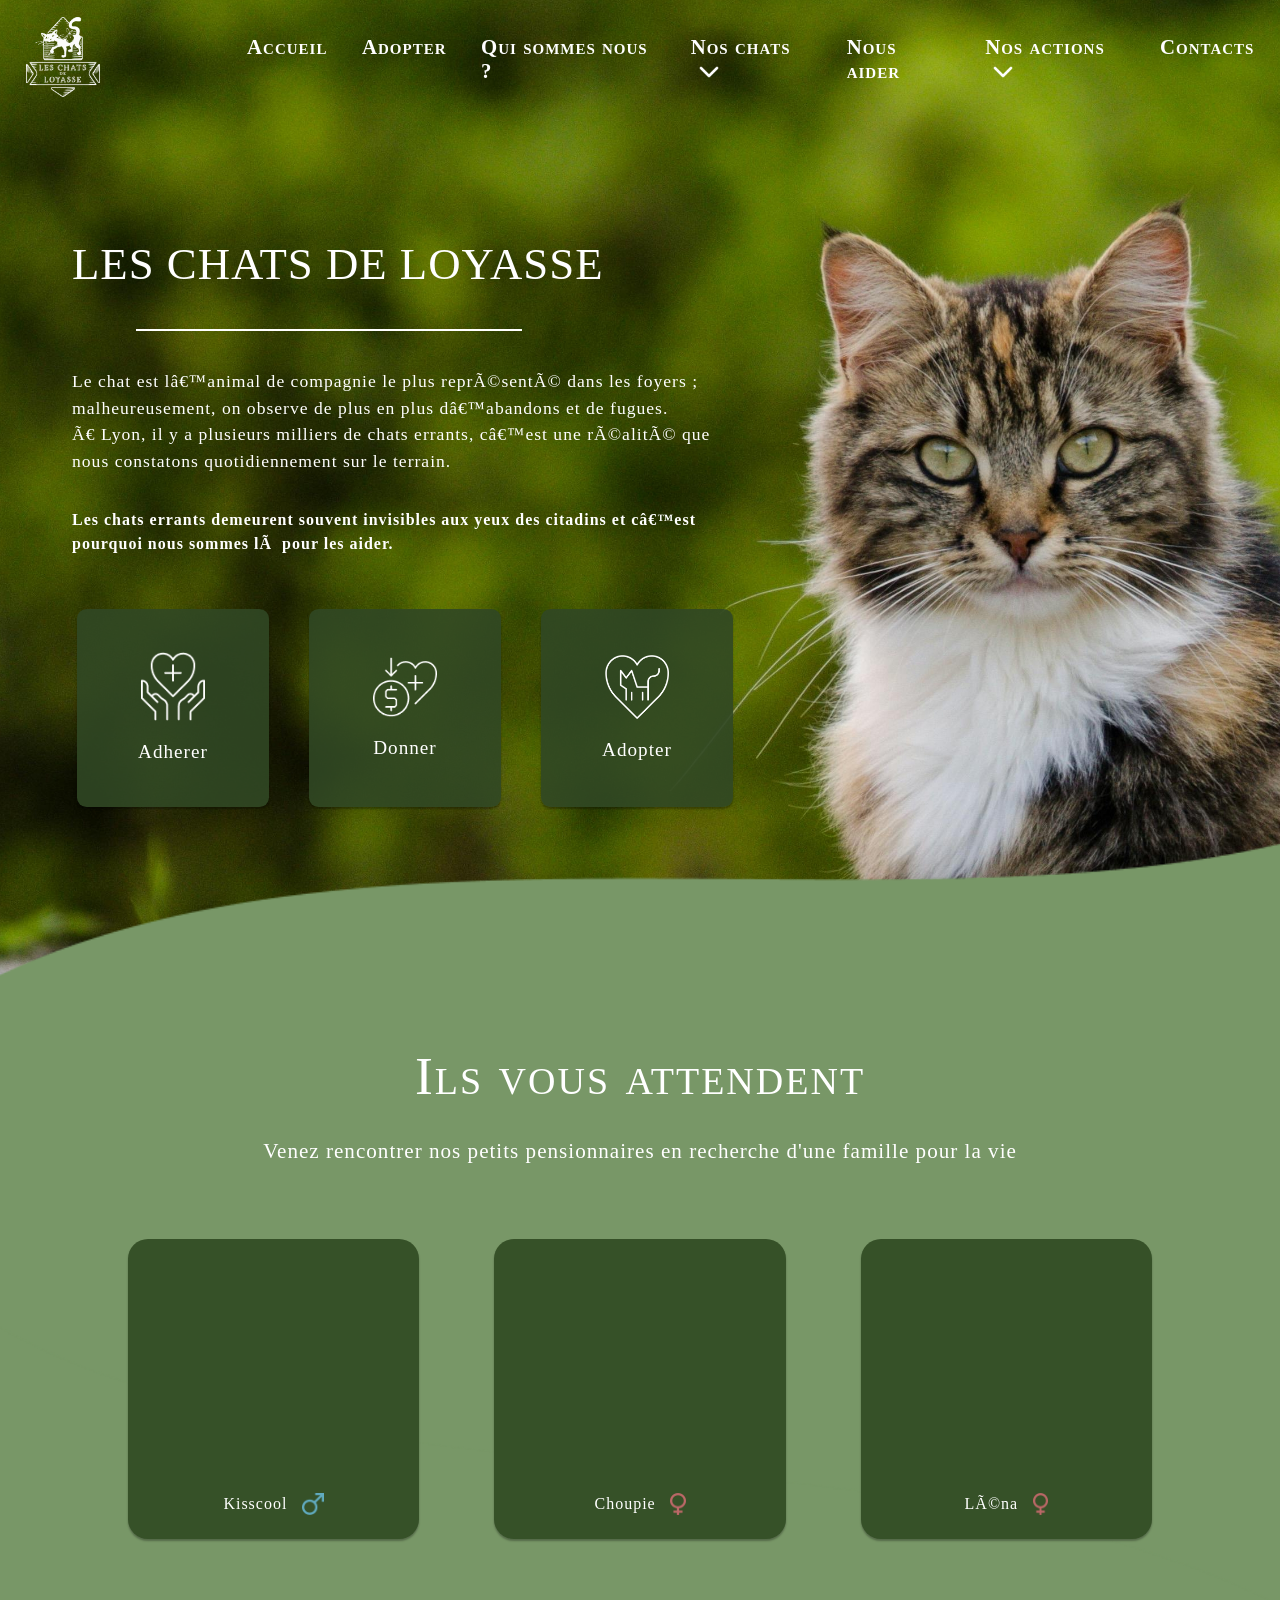
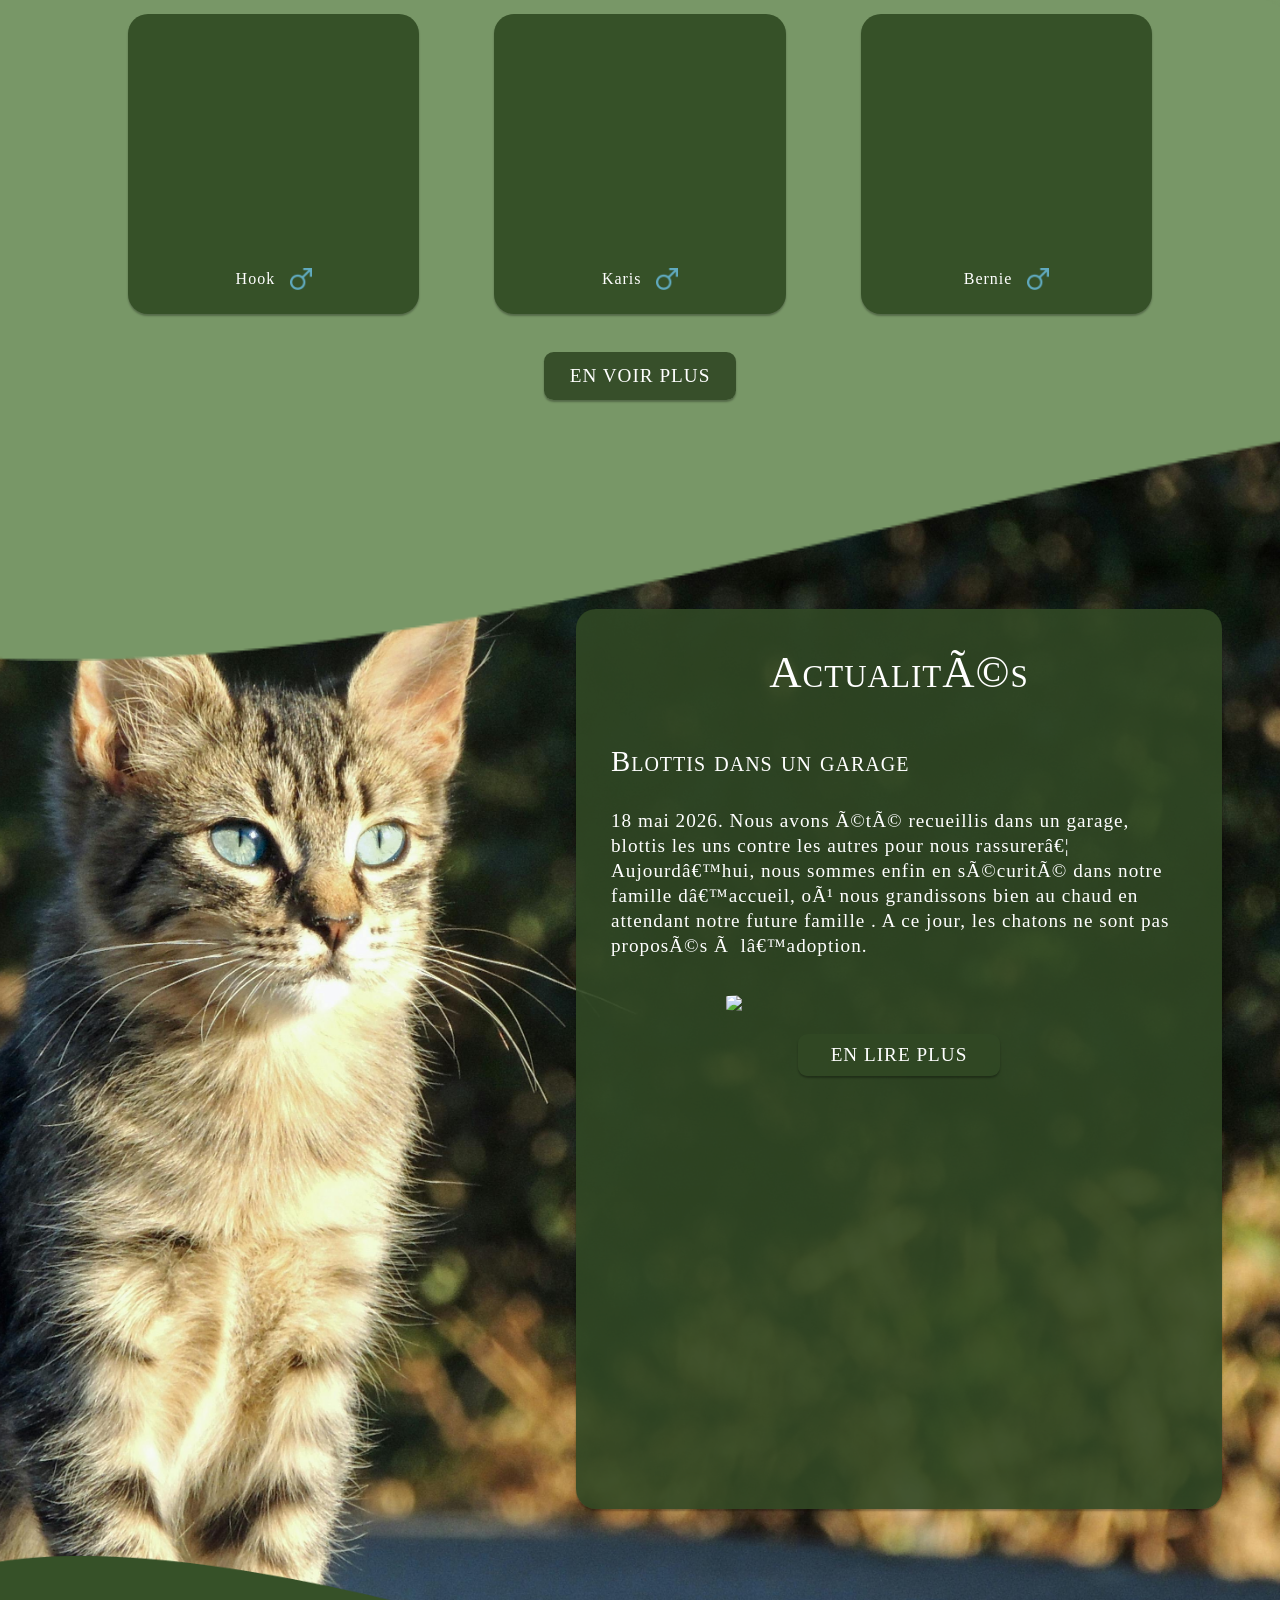
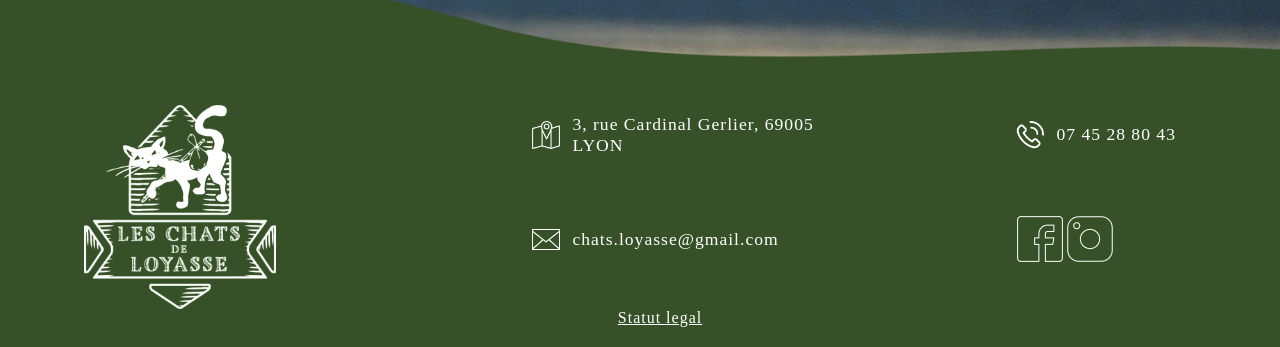
==== index.html @ 7abb9135 "Deploying to my-pages from @ LesChatsLoyasse/leschatsloyasse.github.io@4f9bb8a33cccd2a9893de539b8f32" ====
<!DOCTYPE html>

<html lang="fr">
    <head>
    <link rel="stylesheet" href="./styles/index.css">
    <link rel="icon" href="./assets/logo/logo.png"
    <meta charset="UTF-8">
    <meta name="viewport" content="width=device-width, initial-scale=1.0">
    <title>Les Chats de Loyasse</title>
    <script src="./js/mobile.js" defer></script>
    <script id="relative-root" type='text/plain'>./</script>
</head> 
    
    <body>
        <header id="header">
    <nav id="nav-placeholder">
        <div class="logo"> <img src="./assets/logo/logo.png" alt="Logo Association"> </div>
        <ul>
            <li><a href="./index.html">Accueil</a></li>
            <li><a href="./adopter.html">Adopter</a></li>
            <li><a href="./qui-sommes-nous.html">Qui sommes nous ?</a></li>
            <li class="dropdown"><a href="#">Nos chats<img src="./assets/icones/arrow.png"></a>
                <ul class="dropdown-menu">
                    <li><a href="./nos-chats/nouvelles-chats.html">Des nouvelles de nos chats</a></li>
                    <li><a href="./nos-chats/chats-partis.html">Ils nous ont quittés</a></li>
                </ul>
            </li>
            <li><a href="./nous-aider.html">Nous aider</a></li>
            <li class="dropdown"><a href="#">Nos actions<img src="./assets/icones/arrow.png"></a>
                <ul class="dropdown-menu">
                    <li><a href="./nos-actions/actualites.html">Nos actions récentes</a></li>
                    <li><a href="./nos-actions/archives.html">Archives</a></li>
                    <li><a href="./nos-actions/gazette.html">Gazette</a></li>
                </ul>
            </li>
            <li><a href="./contact.html">Contacts</a></li>
        </ul>
    </nav>
</header>   
        
        <!-- Accueil du site -->
        <section class="accueil homepage">
            <div class="accueil-text">
                <h1 class="title">LES CHATS DE LOYASSE</h1>
                <hr class="separator">
                <p class="text">Le chat est l’animal de compagnie le plus représenté dans les foyers ;
                malheureusement, on observe de plus en plus d’abandons et de fugues.<br>
                À Lyon, il y a plusieurs milliers de chats errants, c’est une réalité que nous constatons quotidiennement sur le terrain.</p>
                <p class="highlight">Les chats errants demeurent souvent invisibles aux yeux des citadins et c’est pourquoi nous sommes là pour les aider.</p></p>
                <div class="accueil-buttons">
                    <a href="https://www.google.com/url?q=https%3A%2F%2Fwww.helloasso.com%2Fassociations%2Fassociation-les-chats-de-loyasse%2Fadhesions%2Fadhesion-les-chats-de-loyasse&sa=D&sntz=1&usg=AOvVaw0lGMFqls0VS19YoFy2FcKp"  target="_blank">
                        <button class="action-button accueil-button">
                            <img src="assets/icones/mains-coeur.png">
                            Adherer
                        </button>
                    </a>
                    <a href="https://www.google.com/url?q=https%3A%2F%2Fwww.helloasso.com%2Fassociations%2Fassociation-les-chats-de-loyasse%2Fformulaires%2F7&sa=D&sntz=1&usg=AOvVaw3pEcGLYBDnmaPKAEy1qofB"  target="_blank">
                        <button class="action-button accueil-button">
                            <img src="assets/icones/piece-coeur.png">
                            Donner
                        </button>
                    </a>
                    <a href="adopter.html">
                        <button class="action-button accueil-button">
                            <img src="assets/icones/coeur-chat.png">
                            Adopter
                        </button>
                    </a>
                </div>
            </div>
        </section>

        <!-- Partie adoption -->
        <section class="adoption">
            <section class="adoption-text checkVisibility">
                <h2 class="subtitle">Ils vous attendent</h2>
                <p class="text">Venez rencontrer nos petits pensionnaires en recherche d'une famille pour la vie</p>
            </section>
            <div class="liste-adoption">
                
                    <div class="cat-card">
                        <div class="adoption-image-frame" style="
                            background-image: url('https://lh3.googleusercontent.com/d/1_1PMD6SyiUjVE1dHV0y-Q23eF_4pXwdk');
                            height: 80%;
                            min-height: 15vh;
                            clip-path: ellipse(90% 100% at 50% 0%);
                            background-size: cover;"></div>
                        <div class="overlay">
                            <p>Kisscool</p>
                            <img 
                                src="./assets/icones/male.png" 
                            />
                        </div>
                    </div>
                
                    <div class="cat-card">
                        <div class="adoption-image-frame" style="
                            background-image: url('https://lh3.googleusercontent.com/d/1IlS-QMqz1psFe7-3moTDQ3bWQQbSnFkf');
                            height: 80%;
                            min-height: 15vh;
                            clip-path: ellipse(90% 100% at 50% 0%);
                            background-size: cover;"></div>
                        <div class="overlay">
                            <p>Choupie</p>
                            <img 
                                src="./assets/icones/femelle.png" 
                            />
                        </div>
                    </div>
                
                    <div class="cat-card">
                        <div class="adoption-image-frame" style="
                            background-image: url('https://lh3.googleusercontent.com/d/11Bg1rjlFTJp7i-NtbIuOmr6hZD1KEq0T');
                            height: 80%;
                            min-height: 15vh;
                            clip-path: ellipse(90% 100% at 50% 0%);
                            background-size: cover;"></div>
                        <div class="overlay">
                            <p>Léna</p>
                            <img 
                                src="./assets/icones/femelle.png" 
                            />
                        </div>
                    </div>
                
                    <div class="cat-card">
                        <div class="adoption-image-frame" style="
                            background-image: url('https://lh3.googleusercontent.com/d/1MdNGfbhoHh1pR-PflrooQTvhcOW6DCWk');
                            height: 80%;
                            min-height: 15vh;
                            clip-path: ellipse(90% 100% at 50% 0%);
                            background-size: cover;"></div>
                        <div class="overlay">
                            <p>Hook</p>
                            <img 
                                src="./assets/icones/male.png" 
                            />
                        </div>
                    </div>
                
                    <div class="cat-card">
                        <div class="adoption-image-frame" style="
                            background-image: url('https://lh3.googleusercontent.com/d/1tnq5BwRciJkYJXHCWCq8ooVQ7dy0NrDQ');
                            height: 80%;
                            min-height: 15vh;
                            clip-path: ellipse(90% 100% at 50% 0%);
                            background-size: cover;"></div>
                        <div class="overlay">
                            <p>Karis</p>
                            <img 
                                src="./assets/icones/male.png" 
                            />
                        </div>
                    </div>
                
                    <div class="cat-card">
                        <div class="adoption-image-frame" style="
                            background-image: url('https://lh3.googleusercontent.com/d/1TLNfnxMCgy4QF6RyqzNiVXrnpAW4Rv0t');
                            height: 80%;
                            min-height: 15vh;
                            clip-path: ellipse(90% 100% at 50% 0%);
                            background-size: cover;"></div>
                        <div class="overlay">
                            <p>Bernie</p>
                            <img 
                                src="./assets/icones/male.png" 
                            />
                        </div>
                    </div>
                
            </div>
            <button class="action-button"><a href="adopter.html">EN VOIR PLUS</a></button>
        </section>

        <!-- Partie actualites -->
        <section class="actualites">
            <div class="news-card">
                <h2 class="subtitle">Actualités</h2>
                <h3 class="section-title">Blottis dans un garage</h3>
                <div class="preview-text">
                    <p>18 mai 2026. Nous avons été recueillis dans un garage, blottis les uns contre les autres pour nous rassurer… 
Aujourd’hui, nous sommes enfin en sécurité dans notre famille d’accueil, où nous grandissons bien au chaud en attendant notre future famille .
A ce jour, les chatons ne sont pas proposés à l’adoption.</p>
                </div>
                <img src="https://lh3.googleusercontent.com/d/1Hp9zQlQOVft9pJKch93QeK5Bydvy1FHQ">
                <button class="action-button"><a href="nos-actions/actualites.html">EN LIRE PLUS</a></button>
            </div>
        </section>

        <div class="footer">
    <div class="footer-content">
    <img src="./assets/logo/logo-footer.png" alt="Logo Association">
        <section class="contact">
            <div class="contact-link"><img src="./assets/icones/address.png"><p>3, rue Cardinal Gerlier, 69005 LYON</p></div>
            <div class="contact-link"><img src="./assets/icones/phone.png"><p>07 45 28 80 43</p></div>
            <div class="contact-link"><img src="./assets/icones/mail.png"><p>chats.loyasse@gmail.com</p></div>
            <div class="contact-link">
                <div class="socials">
                    <a href="https://www.facebook.com/p/Association-Les-Chats-de-Loyasse-100064752067295/?locale=fr_FR"  target="_blank"><img src="./assets/icones/facebook.png"></a>
                    <a href="https://www.instagram.com/leschatsdeloyasse/"  target="_blank"><img src="./assets/icones/instagram.png"></a>
                </div>
        </section>
    </div>
    <a href="https://www.journal-officiel.gouv.fr/pages/associations-detail-annonce/?q.id=id:201700211063"  target="_blank">Statut legal</a>
</div>

    </body>
</html>
---- styles/index.css ----
/* styles.css */

/* Variables globales */

:root {
    --light-background-color: #789767; /* Definition de la couleur de fond clair */
    --dark-background-color: #365128; /* Definition de la couleur de fond foncé */
    --light-opacity-background: rgba(48, 72, 36, 0.897); /* Definition de la couleur de fond legerement transparent */
    --hover-background: rgba(0, 0, 0, 0.5); /* Definition du fond lors d'un hover */
    --box-shadow: 0 2px 2px 0 rgba(0, 0, 0, 0.3); /* Definition de l'ombre sur les elements */
    overflow-x: hidden;
    forced-color-adjust: none;
}

/* Style global */

body {
    font-family: Georgia, serif, 'Times New Roman', Times, serif;
    margin: 0;
	color: white;
    padding: 0;
    display: flex;
    flex-direction: column;
    align-items: stretch;
    max-width: 100%;
    letter-spacing: 1px;
    text-align: left;
    overflow-x: hidden;
}

header {
    background-color: transparent;
    padding: 10px 0;
    position: absolute;
    width: 100%;
    top: 0;
    left: 0;
    z-index: 1000;
}

a {
    text-decoration: none;
    color: white;
}

.hidden {
    display: none !important;
}

.accueil { 
    display: flex;
    overflow: hidden;
    position: relative;
    text-align: left;
    margin-top: 0px;
    height: 100vh;
    max-width: 100%;
    min-height: 100%;
    padding-top: 100px;
}

/* Style global du text */ 

.title { /* Definit le titres en haut chaque page */
    font-size: 2.8em;
    font-weight: lighter;
    line-height: 125%;
}

.subtitle { /* Definit les titres plus petits */
    font-size: 2.8em;
    font-weight: lighter;
    text-align: center;
    font-variant: small-caps;
}

.section-title { /* Définit les titres de sections */
    font-size: 1.8em;
    font-weight: lighter;
    font-variant: small-caps;
}

.text { /* Text par défaut */
    font-size: 1.1em;
    line-height: 150%;
}

.highlight { /* Text a mettre en avant */
    font-weight: bold;
    line-height: 150%;
}

.citation {
    font-style: italic;
    opacity: 0.7;
    font-size: larger;
}

/* -- NAVIGATION -- */

nav {
    display: flex;
    justify-content: space-between;
    align-items: center;
    font-variant: small-caps;
    font-weight: lighter;
    padding-right: 2vw;
    padding-top: 0.5vh;
    flex-direction: row;
    font-size: 1.3em;
    padding-left: 2vw;
}
nav .logo {
    width: 30vw;
}

nav .logo img {
   width: 20%;
}

nav ul {
    list-style: none;
    display: flex;
    gap: 2.7vw;
    margin-left: -15vw;
}

nav ul li img {
    padding-left: 8px;
    width: 20px;
}

nav ul li a {
    color: white;
    text-decoration: none;
    font-weight: bold;
}

@media only screen and (min-width : 320px) and (max-width : 767px) {
    header {
        display: flex;
        flex-direction: row;
        justify-content: space-between;
    }

    /* Sidenav menu */
    .sidenav {
        height: 100%;
        width: 250px;
        position: fixed;
        z-index: 1;
        top: 0;
        left: -250px;
        background-color: var(--light-background-color);
        padding-top: 60px;
        transition: left 0.5s ease;
    }
  
    /* Sidenav menu links */
    .sidenav a {
        padding: 8px 8px 8px 32px;
        text-decoration: none;
        font-size: 25px;
        color: white;
        display: block;
        transition: 0.3s;
    }
    
    .sidenav a:hover {
        color: var(--dark-background-color);
    }
    
    .sidenav ul {
        list-style-type: none;
        padding: 0;
        margin: 0;
    }
    
    /* Active class */
    .sidenav.active {
        left: 0;
    }
    
    /* Close btn */
    .sidenav .close {
        position: absolute;
        top: 0;
        right: 25px;
        font-size: 36px;
    }
    
    /* Icône burger */
    .burger-icon span {
        display: block;
        width: 35px;
        height: 5px;
        background-color: white;
        margin: 6px 0;
        margin-left: 2vw;
    }


    .logo img {
        width: 10vw;
        padding-right: 4vw;
    }

    li img {
        padding-left: 8px;
        width: 3vw;
    }

    .dropdown-menu-burger a {
        font-size: 1.2em;
        color: var(--dark-background-color);
    }

    .dropdown-menu-burger a:hover {
        color: white;
    }
}

/* Dropdown menu */

.dropdown {
    position: relative;
    display: inline-block;
}

.dropdown-menu {
    opacity: 0;
    visibility: hidden;
    transform: translateY(-10px);
    position: absolute;
    top: 100%;
    left: 15vw;
    background: var(--light-opacity-background);
    padding: 10px 0;
    min-width: 150px;
    width: 290px;
    box-shadow: var(--box-shadow);
    border-radius: 25px;
    z-index: 10;
    transition: opacity 0.3s ease, transform 0.3s ease;
}

.dropdown-menu li {
    padding: 10px;
    text-align: left;
}

.dropdown-menu a {
    display: block;
    color: white;
    padding: 10px 15px;
    transition: background-color 0.3s ease;
    font-size: smaller;
    padding-right: 1%;
}

.dropdown-menu a:hover {
    background: var(--hover-background);
    border-radius: 10px;
}

.dropdown:hover .dropdown-menu {
    display: block;
    opacity: 1;
    visibility: visible;
    transform: translateY(0);
}

/* Style global des boutons */

button {
    font-family: Georgia, serif, 'Times New Roman', Times, serif;
    letter-spacing: 1px;
    font-size: 1.2em;
    border-radius: 0.5em;
    background-color: var(--dark-background-color);
    background: var(--light-opacity-background);
    color: white;
    border: none;
    cursor: pointer;
    box-shadow: var(--box-shadow);
}

.buttons {
    font-family: Georgia, serif, 'Times New Roman', Times, serif;
    letter-spacing: 1px;
    font-size: 1.2em;
    border-radius: 0.5em;
    background-color: var(--dark-background-color);
    background: var(--light-opacity-background);
    color: white;
    border: none;
    cursor: pointer;
    box-shadow: var(--box-shadow);
    margin: 5px;
    padding: 10px 20px;
}

.action-button {
    margin: 5px;
    padding: 10px 20px;
}

button:hover {
    background-color: var(--hover-background);
    box-shadow: var(--box-shadow);
    transform: scale(110%);
}

/* Styles pour les boutons de filtre */
.filter-buttons {
    text-align: center; 
    margin-bottom: 30px; 
    margin-top: 20px; 
}

.filter-button {
    padding: 10px 20px; 
    margin: 0 8px;
    cursor: pointer;
    background-color: #222f1c56;
    color: var(--dark-background-color);
    border-radius: 20px;
    font-size: 1em;
    font-weight: bold;
    transition: background-color 0.3s ease, color 0.3s ease, box-shadow 0.3s ease;
}

.filter-button:hover:not(.filter-active) {
    background-color: var(--hover-background);
    box-shadow: var(--box-shadow);
    color: white;
}

.filter-button.filter-active {
    background-color: var(--dark-background-color);
    color: white;
    font-weight: bold;
    border-color: var(--dark-background-color);
    box-shadow: inset 0 2px 4px rgba(0,0,0,0.3); /* Léger effet enfoncé */
}

/* -- PAGINATION -- */

.pagination .buttons.active {
    background-color: var(--hover-background);
    box-shadow: var(--box-shadow);
}

nav[role="navigation"] {
    text-align: center; /* Centre les éléments de pagination */
    margin-top: 30px;
}

.pagination {
    list-style: none;
    padding: 0;
    margin: 0;
    display: inline-flex; /* Aligne les boutons horizontalement */
    gap: 15px; /* Espace entre les boutons */
    z-index: 10;
}

.pagination button {
    background-color: var(--dark-background-color);
    border: none;
    border-radius: 10px;
    padding: 10px;
    cursor: pointer;
    transition: background-color 0.3s ease, transform 0.2s ease;
    display: flex;
    align-items: center;
    justify-content: center;
}

.pagination button img {
    width: 20px;
    height: 20px;
    display: block;
    filter: brightness(0) invert(1);
}

.pagination button#nextButton img {
    transform: scaleX(-1);
}


.pagination button:hover:not(:disabled) {
    background-color: #5a7a4a;
    transform: scale(1.1);
}

.pagination button:disabled {
    background-color:  #222f1c56;
    cursor: not-allowed;
    opacity: 0.6;
    transform: none;
}

/* ACCUEIL */

/* top */

.homepage {
    background: url('../assets/images/accueil.jpg') no-repeat;
    background-position: left 0 bottom 35%;
    background-size: cover; 
}

.accueil-text {
    display: flex;
    flex: 1;
    flex-basis: auto;
    flex-shrink: 2;
    flex-direction: column;
    justify-content: center;
    padding: 8vh;
    padding-top: 20vh;
    padding-bottom: 30vh;
    max-width: 50vw;
    max-height: 50vh;
    text-align: left;
}

.separator {
    width: 60%;
    height: 0px;
    color: white;
    background: white;
    margin:0px 0px 20px;
    margin-left: 10%;
    border: 1px solid white;
}

.accueil-buttons {
    display: flex;
    flex-direction: row;
    gap: 30px;
    max-width: 50vw;
}

.accueil-button {
    display: flex;
    flex-direction: column;
    gap: 20px;
    width: 15vw;
    height: 22vh;
    min-width: 5vw;
    min-height: 5vh;
    align-items: center;
    justify-content: center;

}

.accueil-button img {
    width: 5vw;
    min-width: 2vw;
}

@media only screen and (min-width : 360px) and (max-width : 767px) {
    .homepage {
        background-size: cover;
        background-position: -101vw 0vh;
        padding-top: 10vh;
        height: 85vh;
    }

    .accueil-text {
        width: 100%;
        max-width: 100%;
        padding-right: 0;
        padding-left: 3vw;
        margin-top: -2vh;
        font-size: 0.8em;
    }
    
    .separator {
        width: 90%;
        margin-left: 0;
    }
    
    .accueil-buttons {
        max-width: 100vw;
        margin-right: 0;
        gap: 0;
    }
    
    .accueil-button {
        width: 25vw;
        height: 13vh;
        margin: 3vw;
    }
    
    .accueil-button img {
        width: 6vw;
    }
}

/* Section adoption */
.adoption {
    display: flex;
    flex-basis: 50%;
    height: 100vh;
    width: 100vw;
    text-align: center;
    background: var(--light-background-color);
    position: relative;
    flex-direction: column;
    z-index: 3;
}

.adoption::before {
    display: flex;
    content: "";
    position: absolute;
    top: -24vh; /* Ajuste cette valeur pour faire chevaucher la vague */
    width: 100vw;
    max-width: 100vw;
    min-width: 100vw;
    height: 100%; /* Ajuste la hauteur selon ta vague */
    background: url('../assets/vagues/vague-accueil-top.png') no-repeat;
    background-size: cover;
    z-index: 2; /* Assure qu'elle est bien visible au-dessus de `.accueil` */
}

.adoption-text {
    display: flex;
    flex-direction: column;
    z-index: 4;
    align-self: center;
    align-content: stretch;
    opacity: 0;
    font-size: 1.2em;
}

.adoption-text h2 {
    letter-spacing: 2px;
}
.adoption-text p {
    margin-top: -15px;
}

.liste-adoption {
    display: grid;
    grid-template-columns: repeat(3, minmax(150px, 1fr));
    width: 80vw;
    align-self: center;
    gap: 75px;
    padding: 0px;
    padding-top: 50px;
    z-index: 3;
    align-items: center;
    justify-items: center;
}

.cat-card {
    position: relative;
    width: 100%;
    height: 300px;
    border-radius: 20px;
    overflow: hidden;
    box-shadow: var(--box-shadow);
    background-color: var(--dark-background-color);
}

.overlay {
    display: flex;
    flex-direction: row;
    gap: 5%;
    align-items: center;
    justify-content: center;
    font-weight: bold;
    color: white;
    z-index: 2;
}

.overlay p {
    font-weight: lighter;
}

.overlay img {
    width: auto;
    height: 22px;
}

.adoption button {
    width: 15%;
    padding: 1%;
    align-self: center;
    margin-top: 3%;
    z-index: 3;
}


@media only screen and (min-width : 320px) and (max-width : 767px) {

    .adoption {
        padding-bottom: 4vh;
    }

    .adoption::before {
        display: none;
    }

    .adoption .title {
        font-size: 2em;
    }

    .adoption .subtitle {
        font-size: 2em;
    }

    .adoption-text .p {
        padding: 3vw;
    }

    .adoption::before {
        display: none;
    }

    .liste-adoption {
        gap: 3vw;
        grid-template-columns: repeat(2, minmax(150px, 1fr));
        margin-top: -5vh;
        margin-bottom: 3vh;
        width: 95vw;
    }
    
    .cat-card {
        width: 100%;
        height: 90%;
    }
    
    .cat-card img {
        height: 80%;
    }
     
    .overlay img {
        width: auto;
        height: 22px;
    }
    
    .adoption button {
        width: 50vw;
    }

    .overlay {
        padding-bottom: 3vh;
        margin-top: -1vh;
    }
}

/* Section actualites */

.actualites::before {
    display: flex;
    content: "";
    position: absolute;
    top: -116vh; 
    width: 100vw;
    max-width: 100vw;
    min-width: 100vw;
    height: 100%;
    background: url('../assets/vagues/vague-accueil-bottom.png') no-repeat;
    background-size: cover;
    z-index: 2; 
}

.actualites {
    display: flex;
    background: url("../assets/images/actualites.jpg");
    width: 100%;
    height: 130vh;
    flex-grow: 1;
    overflow: hidden;
    position: relative;
    padding-top: 50px;
    background-size: cover; 
    background-position: right 0 top 5%;
    max-width: 100%;
    min-height: 100%;
    z-index: 1;
    padding-bottom: 80px;
}

.news-card {
    display: flex;
    flex-direction: column;
    background: var(--light-opacity-background);
    padding-left: 35px;
    padding-right: 35px;
    height: 100vh;
    border-radius: 20px;
    width: 45vw;
    min-width: 40vw;
    margin-top: 12%;
    margin-left: 45vw;
    box-shadow: var(--box-shadow);
    z-index:10;
}

.news-card h3 {
    padding: 0px;
    margin-top: 10px;
    margin-bottom: 0;
} 

.preview-text {
    display: flex;
    display: -webkit-box;
    -webkit-box-orient: vertical;
    -webkit-line-clamp: 10;
    line-clamp: 10;
    position:relative;
    width: 100%;
    max-height: 40%;
    line-height: 25px;
    overflow: hidden;
    white-space: normal;
    text-overflow: ellipsis;
}

.news-card p {
    font-size: 1.2em;
    margin-top: 30px;
    max-height: 100%;
}

.news-card img {
    width: 60%;
    height: auto;
    border-radius: 10%;
    align-self: center;
    margin-top: 2vh;
    margin-bottom: 2vh;
}

.news-card button {
    width: 35%;
    align-self: center;
    box-shadow: var(--box-shadow);
    z-index: 10;
    margin-bottom: 3vh;
}

@media only screen and (min-width : 320px) and (max-width : 767px) {
    .actualites {
        justify-content: center;
        padding-top: 0;
        background-position: 280vw;
    }

    .actualites::before {
        content: "";
        background: none;
    }

    .news-card {
        width: 75vw;
        margin-left: 0;
    }

    .news-card img {
        width: 100%;
    }

    .news-card button {
        width: 60%;
    }
}

/* PAGE ADOPTION */

.page-adoption-top {
    background: url('../assets/images/adoption.jpg') no-repeat;
    background-size: cover; 
    background-position: left 0 bottom 35%;
}

.page-adoption-top-text {
    width: 100%;
    padding-left: 50vw;
    padding-top: 5vh;
    display: flex;
    flex-direction: column;

}

.page-adoption-top-text h1 {
    width: 100%;
}

.page-adoption-separator {
    width: 70%;
    height: 0px;
    color: white;
    background: white;
    margin-left: 0;
    margin-top: -15px;
    border: 1px solid white;
}

.page-adoption-list {
    display: flex;
    height: 100%;
    width: 100%;
    background: var(--light-background-color);
    position: relative;
    flex-direction: column;
    z-index: 2;
    justify-content: center;
    padding-bottom: 100px
}

.page-adoption-list-text {
    opacity: 0;
    text-align: center;
}

.page-adoption-list .text {
    margin-top: -30px;
}

.page-adoption-list::before {
    display: flex;
    content: "";
    position: absolute;
    top: -25vh; /* Ajuste cette valeur pour faire chevaucher la vague */
    width: 100vw;
    max-width: 100vw;
    min-width: 100vw;
    height: 100%; /* Ajuste la hauteur selon ta vague */
    background: url('../assets/vagues/vague-accueil-top.png') no-repeat;
    background-size: cover;
}

.page-adoption-list .action-buttons {
    display: flex;
    gap: 100px;
    justify-content: center;
    margin-top: 30px;
    z-index: 3;
}

.page-adoption-list button {
    padding: 10px;
}

.page-adoption-grille {
    display: grid;
    position: relative;
    grid-template-columns: repeat(2, 1fr);
    row-gap: 100px;
    column-gap: 5vw;
    width: 100vw;
    max-width: 100vw;
    justify-content: center;
    justify-items: center;
    margin: 30px auto 30px auto;
    padding: 50px;
    box-sizing: border-box;
    opacity: 1;
    transition: opacity 0.5s ease-in-out; 
    min-height: 300px;
    animation: fadeIn 0.5s ease-in-out;
    padding-bottom: 20vh;
}

/* États pour l'animation */
.page-adoption-grille.fade-out {
    opacity: 0;
}

.page-adoption-grille.fade-in {
    opacity: 1;
}

.page-adoption-card {
    display: flex;
    background-color: var(--dark-background-color);
    border-radius: 25px;
    width: 100%;
    box-shadow: var(--box-shadow);
    align-items: center;
}

.page-adoption-card img:hover {
    cursor: pointer;
}

.page-adoption-card img {
    width: 40%;
    height: 110%;
    object-fit: cover;
    z-index: 4;
    box-shadow: var(--box-shadow);
    border-radius: 25px;
}

.page-adoption-card-text {
    border-radius: 25px;
    z-index: 3;
    padding-left: 70px;
    height: 100%;
    width: 100%;
    display: flex;
    flex-direction: column;
    align-items: flex-start;
    flex: 1;
    padding: 20px;
    display: flex;
    flex-direction: column;
    justify-content: center;
    text-align: left;
    gap: 5px;
    margin-top: -8%;
}

.page-adoption-card-text .section-title {
    margin-top: 10vh;
    font-weight: bolder;
}

.page-adoption-card-text .text {
    margin-top: 0px;
}

.page-adoption-card-text .citation {
    margin-top: 30px;
}

.page-adoption-card-text img.gender-icon {
    display: flex;
    position: absolute;
    width: 35px;
    height: auto;
    border-radius: 0;
    box-shadow: none;
    align-self: flex-end;
    margin-top: -11%;
    min-height: 0;
}

.page-adoption-list nav {
    align-self: center;
    padding-bottom: 40px;
    padding-right: 0;
    padding-left: 0;
}

/* vue detaillee chat */

.detail-view {
    max-width: 1100px;
    width: 100%;
    margin: auto; /* Centrage et marges */
    position: relative; /* Pour le bouton retour */
    animation: fadeIn 0.5s ease-in-out; /* Animation d'apparition */
    padding-bottom: 150px;
    box-sizing: border-box;
}

/* Animation simple d'apparition */
@keyframes fadeIn {
    from { opacity: 0; transform: translateY(10px); }
    to { opacity: 1; transform: translateY(0); }
}


/* Bouton Retour */
.back-button {
    position: absolute;
    top: -50px; /* Ajuste selon tes préférences */
    background-color: rgba(54, 81, 40, 0.7); /* Fond semi-transparent */
    border: none;
    border-radius: 10px;
    cursor: pointer;
    z-index: 100; /* Au-dessus du reste */
    transition: background-color 0.3s ease;
    display: flex; /* Pour centrer l'icône */
    align-items: center;
    justify-content: center;
    box-shadow: var(--box-shadow);
}
.back-button:hover {
    background-color: rgba(54, 81, 40, 0.9);
}
.back-button img {
    width: 18px; /* Taille de l'icône flèche */
    height: 18px;
    filter: brightness(0) invert(1); /* Icône blanche */
    display: block;
}

/* Carte détaillée (basée sur la structure du screenshot) */
.detail-card {
    display: flex;
    overflow: hidden; /* Pour que l'arrondi s'applique à l'image */
    padding-top: 50px;
    align-items: flex-start; /* Aligne l'image et le texte en haut */
    width: 100%;
}

/* Image dans la vue détaillée */
.detail-card .detail-image {
    width: 40%; /* Largeur de l'image */
    object-fit: cover; /* Comportement de l'image */
    z-index: 10;
    box-shadow: var(--box-shadow);
    max-height: 75vh;
    display: flex;
    border-radius: 25px;
    object-fit: cover;
    flex-shrink: 0;
    height: 75%;
    aspect-ratio: 3 / 4;
}

/* Zone de texte à droite */
.detail-text-content {
    flex: 1; /* Prend l'espace restant */
    padding: 35px 45px; /* Padding généreux */
    position: relative; /* Pour l'icône genre */
    display: flex;
    flex-direction: column;
    border-radius: 20px; /* Coins arrondis */
    box-shadow: var(--box-shadow);
    background-color: var(--dark-background-color);
    margin-left: -150px;
    margin-top: 50px;
    margin-bottom: 100px;
    justify-content: left;
    padding-left: 180px;
    min-height: 650px; 
}

/* Icône genre dans la vue détaillée */
.detail-gender-icon {
    position: absolute;
    top: 30px;
    right: 30px;
    width: 40px; /* Icône un peu plus grande */
    height: auto;
}

/* Styles des textes */
.detail-name {
    font-size: 2.8em; /* Nom en grand */
    font-weight: bold;
    margin: 0 0 5px 0;
    line-height: 1.1;
}

.detail-age {
    font-size: 1.3em;
    margin-bottom: 25px;
    font-style: italic;
    align-self: left;
    justify-self: left;
    font-weight: lighter;
    opacity: 0.7;
}

.detail-quote {
    font-size: 1.4em;
    font-style: italic;
    opacity: 0.5;
    margin: 0 0 30px 0;
    padding-left: 60px;
    border-left: 4px solid var(--dark-background-color);
    line-height: 1.4;
}

.detail-description {
    font-size: 1.1em; /* Taille confortable pour lecture */
    line-height: 1.7; /* Bonne lisibilité */
    color: #f5f5f5; /* Texte légèrement moins blanc pour confort */
    flex-grow: 1; /* Pour pousser le contenu si peu de texte */
    overflow-y: scroll;
    max-height: 450px; /* Ajuste cette valeur (en pixels) selon tes besoins */
    /* Le texte défilera à l'intérieur de cette hauteur maximale */
    padding-right: 10px;
}
.detail-description p { /* Espacement entre paragraphes de la description */
    margin-bottom: 1em;
}
.detail-description p:last-child {
    margin-bottom: 0;
}

.carousel {
    display: flex;
    flex-direction: column;
    justify-content: flex-end;
    position: relative;
    overflow-y: hidden;
    width: 100%;
    gap: 10px;
    margin-top: -30px;
}

.carousel .carousel-photos-container {
    display: flex;
    flex-direction: row;
    gap: 60px;
    transition: transform 0.5s ease-in-out;
}

.carousel-photo {
    display: flex;
}

.carousel-photo img{ 
    border-radius: 25px;
    width: 400px;
    aspect-ratio: 1;
}

.carousel-buttons-container {
    display: flex;
    justify-content: flex-end;
}

.carousel-buttons-container button {
    z-index: 10;
    margin-bottom: 10px;
    margin-top: 20px;
    margin-right: 3px;
}

.carousel-buttons-container img {
    filter: brightness(0) invert(1);
}


/* Styles pour le conteneur de grille LORSQU'IL EST VIDE */
.page-adoption-grille.is-empty {
    display: flex;
    flex-direction: column;
    justify-content: center;
    align-items: center;
    min-height: 450px;
    text-align: center;
    width: 100%;
    box-sizing: border-box;
    /* Important: S'assurer que les styles de grille ne gênent pas */
}

/* Le conteneur du message lui-même (image + texte) */
.empty-grid-message {
    display: flex;
    flex-direction: column;
    justify-self: center;
    align-items: center;
}

/* L'image dans le message vide */
.empty-grid-message img {
    height: auto;
    margin-bottom: 25px; /* Espace entre l'image et le texte */
}

/* Le texte dans le message vide */
.empty-grid-message p {
    font-size: 2em; /* Taille du texte */ 
    line-height: 1.6;
    margin-top: -100px;
}

@media only screen and (min-width : 320px) and (max-width : 767px) {
    .page-adoption-top {
        background-position: right bottom;
    }

    .page-adoption-top-text {
        padding-left: 10vw;
        padding-right: 10vw;
        padding-top: 0vh;
    }

    .page-adoption-grille {
        column-gap: 2vw;
        row-gap: 0;
        padding: 0;
    }

    .page-adoption-list .action-buttons {
        z-index: 10;
    }

    .page-adoption-card {
        width: 95%;
        height: 80%;
        flex-direction: column-reverse;
    }

    .page-adoption-card img {
        width: 100%;
        height: auto;
    }

    .citation {
        display: none;
    }

    .page-adoption-card-text .section-title {
        font-size: 1.5em;
        margin-top: 15vh;
    }

    .page-adoption-card-text {
        align-items: center;
    }

    .page-adoption-card-text img.gender-icon {
        margin-top: 6%;
        margin-right: 3%;
        width: 6vw;
    }

    .detail-view {
        padding-right: 5vw;
        padding-left: 5vw;
    }

    .empty-grid-message {
        padding-left: 5vw;
    }

    .detail-card {
        flex-direction: column;
    }

    .detail-card .detail-image {
        width: 100%;
    }

    .detail-description {
        max-height: 100vh;
    }

    .detail-text-content {
        width: 90%;
        padding-left: 0;
        margin-left: 0;
        padding: 3vw;
        font-size: 90%;
        margin-left: 0.5vh;
    }
}

/* QUI SOMMES-NOUS */

.qui-sommes-nous {
    margin-top: 0px;
    background: url('../assets/images/qui-sommes-nous.jpg') no-repeat;
    background-size: cover; 
}

.text-qui-sommes-nous {
    display: flex;
    flex: 1;
    flex-basis: auto;
    flex-shrink: 2;
    flex-direction: column;
    justify-content: center;
    padding: 8%;
    max-width: 50%;
    text-align: left;
    margin-top: -15%;
}

.qui-sommes-nous .separator {
    width: 65%;
    height: 0px;
    color: white;
    background: white;
    margin:0px 0px 20px;
    border: 1px solid white;
}

.section-association-actions::before {
    display: flex;
    content: "";
    position: absolute;
    top: 90%; /* Ajuste cette valeur pour faire chevaucher la vague */
    width: 100vw;
    max-width: 100vw;
    min-width: 100vw;
    height: 100%; /* Ajuste la hauteur selon ta vague */
    background: url('../assets/vagues/vague-accueil-top.png') no-repeat;
    background-size: cover;
    z-index: 2; /* Assure qu'elle est bien visible au-dessus de `.accueil` */
}

.section-association-actions {
    width: 100%;
    display: flex;
    background-color:var(--light-background-color);
    padding-bottom: 150px;
}

.association-actions {
    width: 100%;
    z-index: 10;
    display: flex;
    flex-direction: column;
    align-items: center;
    align-content: center;
}

.list-association-actions {
    display: grid;
    grid-template-columns: repeat(3, 1fr);
    align-items: center;
    align-content: center;
    justify-items: center;
    gap: 10px;
    padding-bottom: 100px;
}

.association-action {
    width: 60%;
    height: 40%;
    font-size: 1.5em;
    text-align: center;
    text-justify: auto;
}

.association-action img {
    width: 50%;
    height: auto;
}

.text-fin {
    text-align: center;
    font-size: 1.4em;
    padding-top: 50px;
}

@media only screen and (min-width : 320px) and (max-width : 767px) {
    .qui-sommes-nous {
        background-position: bottom;
    }

    .text-qui-sommes-nous {
        max-width: 100%;
        margin-top: -40%;
        font-size: 90%;
        font-size: 0.8em;
    }

    .section-association-actions::before {
        display: none;
    }

    .list-association-actions {
        row-gap: 10vh;
        grid-template-columns: repeat(2, 1fr);
    }

    .association-action {
        display: flex;
        flex-direction: column;
        align-items: center;
        justify-content: center;
    }

    .association-actions .text-fin {
        padding: 3vw;
    }
}

/* NOUS AIDER */

.nous-aider {
    background: url('../assets/images/nous-aider.jpg') no-repeat;
    background-size: cover; 
    background-position: right;
    justify-content: right;
}

.nous-aider .accueil-text {
    max-width: 40vw;
    margin-top: -5vh;
    padding-right: 10vw;
}

.nous-aider .separator {
    width: 70%;
}

.nous-aider .accueil-button {
    width: 11vw;
    height: 18vh;
}


.section-aider::before {
    display: flex;
    content: "";
    position: absolute;
    top: -22vh; /* Ajuste cette valeur pour faire chevaucher la vague */
    width: 100vw;
    max-width: 100vw;
    min-width: 100vw;
    height: 100%; /* Ajuste la hauteur selon ta vague */
    background: url('../assets/vagues/vague-accueil-top.png') no-repeat;
    background-size: cover;
    z-index: 2; /* Assure qu'elle est bien visible au-dessus de `.accueil` */
}

.section-aider {
    width: 100%;
    display: flex;
    background-color:var(--light-background-color);
    position: relative;
}

.section-aider::after {
    display: flex;
    content: "";
    position: absolute;
    top: 22vh; 
    width: 100vw;
    max-width: 100vw;
    min-width: 100vw;
    height: 100%;
    background: url('../assets/vagues/vague-accueil-bottom.png') no-repeat;
    background-size: cover;
    z-index: 2; 
}


.aider {
    width: 100%;
    z-index: 10;
    display: flex;
    flex-direction: column;
    align-items: center;
    align-content: center;
    padding-right: 1%;
    padding-left: 1%;
}

.list-aide {
    display: grid;
    grid-template-columns: 1fr auto 1fr;
    grid-template-rows: auto auto;
    align-items: center;
    gap: 30px 50px;
    max-width: 80%;
    margin: 60px auto 60px auto;
}

.central-cat-image {
    grid-column: 2 / 3;
    grid-row: 1 / 3;
    width: 80%;
    height: auto; 
    justify-self: center;
    align-self: center;
    margin: 10px 0;
}

.help-item {
    display: flex; 
    gap: 15px; 
    align-items: center; 
    padding: 10px;
    width: 100%;
}

.item-top-left {
    grid-column: 1 / 2;
    grid-row: 1 / 2;
    justify-content: flex-end;
    text-align: right;
}
.item-top-right {
    grid-column: 3 / 4;
    grid-row: 1 / 2;
    text-align: left;
}
.item-bottom-left {
    grid-column: 1 / 2;
    grid-row: 2 / 3;
    justify-content: flex-end;
    text-align: right;
}
.item-bottom-right {
    grid-column: 3 / 4;
    grid-row: 2 / 3;
    text-align: left;
}

.help-icon {
    width: var(--help-icon-size);
    height: var(--help-icon-size);
    flex-shrink: 0; /* Empêche l'icône de rétrécir */
}

.help-title {
    font-size: 1.5em;
    font-weight: bold;
    margin: 0 0 8px 0; /* Espace sous le titre */
}

.help-description {
    font-size: 1.3em;
    opacity: 0.7;
    line-height: 1.5;
    margin: 0;
}

/* Wishlist Section */
.wishlist-section {
    position: relative; /* Contexte pour la vague ::after */
    background-image: url("../assets/images/wishlist.jpg");
    background-size: cover; 
    background-position: bottom;
    height: 100vh;
    padding-bottom: 30vh;
    padding-top: 20vh;
    margin-bottom: 10vh;
}

.wishlist-content-wrapper {
    display: flex;
    flex-direction: column;
    margin: 0 auto;
    text-align: center;
    position: relative;
    z-index: 1; 
    justify-content: center;
    align-items: center;
    padding-left: 1vw;
    padding-right: 1vw;
}

.wishlist-content-wrapper .text {
    width: 80vw;
}

.wishlist-steps-list {
    display: flex;
    flex-direction: column;
    align-items: center;
    padding-top: 3vh;
}

/* Étapes Wishlist */
.wishlist-steps {
    display: flex;
    justify-content: space-around; /* Espace équitablement */
    align-items: flex-start; /* Aligne en haut */
    flex-wrap: wrap; /* Passe à la ligne sur petits écrans */
    width: 80vw;
    z-index: 2;
    margin-top: 2vh;
}

.wishlist-steps-list img {
    width: 65vw;
    min-width: 65vw;
}

.step {
    flex: 1; /* Prend espace égal */
    min-width: 150px; /* Largeur minimale avant de passer à la ligne */
    max-width: 200px; /* Largeur maximale */
    text-align: center;
}

.step p {
    font-size: 1em;
    line-height: 1.4;
    margin: 0;
}

/* Zone Visuels (QR + Chat + Texte) */
.wishlist-visuals {
    position: relative; /* Contexte pour positionnement absolu */
    display: flex; /* Utilise Flex pour aligner QR et Chat côte à côte (initialement) */
    align-content: left; /* Centre verticalement (approximatif) */
    justify-content: left; /* Centre horizontalement */
    width: 100%;
    margin-left: 20%;
    margin-top: 15vh;
}

.qr-code-area {
    flex-shrink: 1;
    width: 30%;
    border: 10px solid var(--dark-background-color);
    border-radius: 15px;
}

.qr-code-area img {
    width: 100%;
    height: auto;
    object-fit: contain;
}

.overlay-text-box {
    position: absolute; 
    top: 45%;
    right: 7vw;
    width: 26vw;
    background-color: rgba(40, 60, 30, 0.762);
    padding: 20px;
    border-radius: 15px;
    font-size: 1.2em;
    line-height: 1.5;
    text-align: left;
    box-shadow: var(--box-shadow);
}

.section-don-adhesion {
    position: relative; /* Contexte pour la vague ::after */
    background-image: url("../assets/images/don-adhesion.jpg");
    background-size: cover; 
    background-position: bottom;
    height: 100vh;
    width: 100vw;
    padding-bottom: 65vh;
    padding-top: 50px;
    text-align: center;
}

.section-don-adhesion::before {
    content: "";
    background: url('../assets/vagues/vague-milieu.png') no-repeat;
    background-size: contain;
    z-index: 2;
    display: flex;
    position: absolute;
    top: -25vh; /* Ajuste cette valeur pour faire chevaucher la vague */
    width: 100vw;
    max-width: 100vw;
    min-width: 100vw;
    height: 100%; 
}

.section-don-adhesion .subtitle {
    margin-top: -12vh;
    z-index: 10;
    position: relative;
}

.don-adhesion {
    max-width: 100%; /* Largeur max contenu */
    margin: 0 auto; /* Centrage */
    position: relative; /* Pour être au-dessus de ::before */
    z-index: 10;
    text-align: center; /* Centre le texte final */
}

.colonnes-paiement {
    display: flex;
    align-items: flex-start; /* Aligne en haut */
    gap:300px; /* Espace entre les colonnes */
    margin-bottom: 60px; /* Espace avant texte final */
    justify-content: center;
    padding-top: 200px;

}

.colonne-paiement {
    display: flex;
    flex-direction: column;
    align-items: center;
    flex: 1;
}

.paiement-internet button {
    width: 300px;
}

.cheque-details {
    background-color: var(--light-opacity-background);
    padding: 20px;
    border-radius: 15px;
    width: 50%;
    padding: 5%;
    text-align: center;
}

.cheque-details .text {
    line-height: 2em;
    opacity: 0.8;
}

.cheque-details .info {
    font-size: 1.6em;
    opacity: 1;
}

.colonnes-paiement .note {
    font-size: 0.8em;
    opacity: 1;
    width: 350px;
}

.don-adhesion .text-fin {
    padding-top: 0;
}

@media only screen and (min-width : 320px) and (max-width : 767px) {
    .nous-aider {
        background-position: center;
    }

    .nous-aider .accueil-text {
        max-width: 50vw;
        font-size: 90%;
        padding-right: 6vw;
        font-size: 0.8em;
    }

    .accueil-buttons {
        font-size: 80%;
    }

    .nous-aider .accueil-button {
        width: 25vw;
        height: 13vh;
        margin: 3vw;
    }

    .nous-aider .accueil-buttons {
        margin-left: -40vw;
        margin-top: 5vh;
    }
    
    .accueil-button img {
        width: 6vw;
    }

    .section-aider {
        padding-bottom: 5vh;
    }

    .section-aider::before {
        display: none;
    }

    .section-aider::after {
        display: none;
    }

    .list-aide {
        display: flex;
        flex-direction: column;
    }

    .central-cat-image {
        display: none;
    }

    .wishlist-section {
        padding-bottom: 60vh;
        padding-top: 5vh;
        background-position: 251vw;
    }

    .wishlist-steps {
        display: flex;
        flex-direction: column;
        margin-top: 2vh;
        gap: 3vh;
        align-items: center;
    }

    .wishlist-steps-list img {
        display: none;
    }

    .wishlist-visuals {
        margin-top: 25vh;
        display: flex;
        flex-direction: column;
        margin-left: 0;
        align-items: center;
    }

    .qr-code-area {
        margin-top: -20vh;
    }

    .overlay-text-box {
        align-self: center;
        display: flex;
        padding: 3vw;
        margin: 3vw;
        margin-top: 3vw;
        margin-top: 5vh;
        width: auto;
        right: 0;
    }

    .section-don-adhesion {
        padding-bottom: 58vh;
    }

    .section-don-adhesion::before {
        display: none;
    }

    .section-don-adhesion .subtitle {
        margin-top: -16vh;
        background-color: var(--light-background-color);
        height: 15vh;
        padding-top: 5vh;
    }

    .don-adhesion {
        margin-top: -10vh;
        padding-bottom: 60vh;
    }

    .don-adhesion .accueil-button img {
        width: 12vw;
    }

    .colonnes-paiement {
        gap: 2vh;
        flex-direction: column;
        align-content: center;
        font-size: 80%;
        align-items: center;
        padding-top: 10vh;
    }

    .cheque-details {
        width: 80vw;
    }

    .text-fin {
        padding-top: 0;
        margin-top: -5vh;
    }
}


/* PAGE CONTACT */

.accueil-contact {
    display: flex;
    overflow: hidden;
    position: relative;
    text-align: left;
    margin-top: 0px;
    background: url('../assets/images/contact.jpg') no-repeat;
    background-size: cover; 
    background-position: left;
    height: 100vh;
    max-width: 100%;
    min-height: 100%;
    padding-top: 100px;
    justify-content: left;
    overflow-x: hidden;
}

.accueil-contact .accueil-text {
    font-size: 1.2em;
}

.accueil-contact .separator {
    margin-left: 0;
}

@media only screen and (min-width : 320px) and (max-width : 767px) {
    .accueil-contact {
        background-position: center;
    }

    .accueil-contact .accueil-text {
        margin-left: 0;
        margin-top: -10vh;
        font-size: 1.2em;
    }
}

/* PAGE ACTIONS/ACTUALITES & ACTION/ARCHIVES */

.nos-actions {
    background: url('../assets/images/nos-actions-actualites.jpg') no-repeat;
    background-size: cover; 
    background-position: right;
    justify-content: left;
    overflow-x: hidden;
    z-index: 1;
}

.nos-actions .separator {
    margin-left: 0;
}

.nos-actions .text {
    font-size: 1.5em;
}

.nos-actions a {
    text-decoration: underline;
}

.section-actions::before {
    content: "";
    background: url('../assets/images/font-nos-actions.png') no-repeat;
    background-size: contain;
    background-position: center;
    z-index: 2;
    display: flex;
    position: absolute;
    top: -53%;
    width: 100vw;
    max-width: 100vw;
    min-width: 100vw;
    height: 100%; 
}

.section-actions {
    z-index: 1;
    position: relative;
    padding-bottom: 80px;
    background-color: var(--light-background-color);
}

.liste-actions {
    margin-top: 10px;
    display: flex;
    flex-direction: column;
}

.item-action {
    background-color: var(--light-background-color);
    display: flex;
    padding: 50px;
    justify-content: space-between;
}

.item-action:nth-child(2) {
    background-color: var(--dark-background-color);
    flex-direction: row-reverse;
}

.item-action img {
    width: 40%;
    border-radius: 25px;
    max-height: 40%;
    height: 40%;
}

.item-action-text {
    padding-right: 50px;
    padding-left: 50px;
    width: 60%;
}

.item-action-text .section-title {
    font-weight: bold;
}

.section-actions nav {
    justify-content: right;
    background-color: var(--light-background-color);
    padding-bottom: 50px;
    padding-top: 10px;
}

.archives {
    background: url('../assets/images/archives.jpg') no-repeat;
    background-size: cover; 
    background-position: right;
    justify-content: left;
    overflow-x: hidden;
    z-index: 1;
}

.archives .separator {
    margin-left: 0;
}

.archives .text {
    font-size: 1.5em;
}

.archives a {
    text-decoration: underline;
}

@media only screen and (min-width : 320px) and (max-width : 767px) {
    .nos-actions {
        background-position: -234vw;
    }

    .nos-actions .accueil-text {
        padding-top: 0;
    }

    .section-actions::before {
        display: none;
    }

    .item-action {
        flex-direction: column;
        align-items: center;
        font-size: 90%;
        padding: 0;
        padding-bottom: 10vh;
    }

    .item-action:nth-child(2) {
        flex-direction: column;
    }

    .item-action img {
        width: 80%;
        height: auto;
    }

    .item-action-text {
        width: 80%;
        padding-left: 0;
        padding-right: 0;
    }

    .archives {
        background-position: -113vw;
    }

    .archives .accueil-text {
        font-size: 80%;
        padding-top: 50vh;
    }

    .section-actions nav {
        justify-content: center;
    }
}

/* PAGE GAZETTE */

.gazette {
    background: url('../assets/images/gazette.jpg') no-repeat;
    background-size: cover; 
    background-position: right;
    justify-content: left;
    overflow-x: hidden;
    z-index: 1;
}

.gazette .separator {
    margin-left: 0;
}

.section-anciennes-gazettes {
    z-index: 1;
    position: relative;
    padding-bottom: 80px;
    background-color: var(--dark-background-color);
}

.anciennes-gazettes-titre {
    text-align: center;
    margin-bottom: 100px;
    margin-top: 100px;
}

.anciennes-gazettes-liens {
    display: flex;
    flex-direction: row;
    gap: 4vw;
    justify-content: center;
}

.ancienne-gazette {
    display: flex;
    flex-direction: column;
    text-align: center;
}

.ancienne-gazette img {
    width: 25vw;
    aspect-ratio: 1;
    border-radius: 15%;
}

.section-abonnement-gazette {
    background-color: var(--light-background-color);
    padding-top: 100px;
    padding-bottom: 200px;
}

@media only screen and (min-width : 320px) and (max-width : 767px) {
    .gazette {
        background-position: center;
    }

    .gazette .accueil-text {
        padding-top: 11.5vh;
        padding-right: 36vw;
        padding-left: 5vw;
        font-size: 85%;
    }

    .section-anciennes-gazettes .text {
        padding: 3vw;
        padding-bottom: 0;
    }

    .ancienne-gazette .section-title {
        font-size: 1em;
    }

    .anciennes-gazettes-liens {
        padding-left: 3vw;
        padding-right: 3vw;
    }
}

/* PAGE NOUVELLES CHATS */

.nouvelles-chats {
    background: url('../assets/images/nouvelles-chats.png') no-repeat;
    background-color: var(--light-background-color);
    background-size: cover; 
    background-position: right;
    justify-content: right;
    overflow-x: hidden;
    z-index: 2;
    padding-bottom: 50px;
    text-align: right;
    width: 100vw;
}

.nouvelles-chats .accueil-text {
    margin-left: 50vw;
    margin-top: -20vh;
    padding-right: 2vw;
}

.section-nouvelles-chats {
    z-index: 1;
    position:relative;
    background-color: var(--light-background-color);
    padding-bottom: 100px;
}

.liste-nouvelles {
    margin-top: 50px;
    display: flex;
    flex-direction: column;
}

.item-news {
    background-color: #6B865C;
    display: flex;
    padding: 20px;
    justify-content: space-between;
    width: 80%;
    align-self: center;
    margin-bottom: 50px;
    border-radius: 25px;
    flex-direction: row;
}

.item-news:nth-child(2) {
    flex-direction: row-reverse;
}

.item-news-gallery { 
    width: 40%;
    padding: 30px;
    flex-shrink: 0;
}

.gallery-carousel-container { 
    position: relative;
    overflow: hidden;
}

.gallery-carousel-track {
    display: flex;
    transition: transform 0.5s ease-in-out;
}

.gallery-carousel-photo {
    display: flex;
    height: auto;
    object-fit: fill;
    background-color: var(--light-background-color);
    border-radius: 25px;
}

.item-news img {
    max-width: 100%;
    object-fit: contain;
    border-radius: 25px;
    height: auto;
    flex-shrink: 0;
}

.item-news-text {
    padding-right: 50px;
    padding-left: 50px;
    width: 60%;
}

.item-news-text .section-title {
    font-weight: bold;
}

.section-nouvelles-chats nav {
    justify-content: right;
    background-color: var(--light-background-color);
    padding-bottom: 50px;
    padding-top: 10px;
}

/* PAGE CHATS PARTIS */

.chats-partis {
    background: url('../assets/images/chats-partis.png') no-repeat;
    background-color: var(--light-background-color);
    background-size: cover; 
    background-position: right;
    justify-content: right;
    overflow-x: hidden;
    z-index: 2;
    padding-bottom: 50px;
}

.chats-partis .accueil-text {
    margin-left: 50vw;
    margin-top: -20vh;
    padding-right: 2vw;
}

.chats-partis .separator {
    margin-left: 0;
    width: 90%;
}

.section-chats-partis {
    z-index: 1;
    position:relative;
    background-color: var(--light-background-color);
    padding-bottom: 200px;

}

.section-chats-partis .item-news {
    background-color: var(--dark-background-color);
}

.section-chats-partis .pagination-chats {
    display: flex;
    justify-content: right;
}

@media only screen and (min-width : 320px) and (max-width : 767px) {
    .nouvelles-chats {
        background-position: center;
    }

    .item-news {
        flex-direction: column;
    }

    .item-news-gallery {
        width: 100%;
        padding: 0;
    }

    .item-news-text {
        padding-left: 0;
        width: 100%;
        font-size: 90%;
    }

    .item-news:nth-child(2) {
        flex-direction: column;
    }

    .chats-partis {
        background-position: -55vw -14vh;
    }

    .chats-partis .accueil-text {
        margin-left: 0;
        margin-top: 25vh;
    }

    .section-chats-partis .pagination-chats {
        justify-content: center;
    }

    .section-nouvelles-chats nav {
        justify-content: center;
    }
}

/* Footer */

.footer {
    display: flex;
    flex-direction: column;
    background-color: var(--dark-background-color);
    padding-bottom: 20px;
    padding-top: 0px;
    position: relative;
    flex-wrap: wrap;
}

.footer::before {
    content: "";
    background: url('../assets/vagues/vague-footer.png') no-repeat;
    background-size: cover;
    z-index: 2;
    display: flex;
    position: absolute;
    top: -150px; /* Ajuste cette valeur pour faire chevaucher la vague */
    max-width: 100vw;
    min-width: 100vw;
    height: 100%; 
}

.footer-content {
    display: flex;
    text-align: left;
    width: 100%;
    z-index: 10;
    padding-left: 20px;
    padding-right: 20px;
    flex-direction: row;
}

.footer-content img {
    align-self: left;
    width: 15vw;
    height: auto;
    margin-left: 5vw;
}

.contact {
    width: 90vw;
    gap: 20px;
    margin-left: 20vw;
    margin-bottom: 30px;
    margin-top: -20px;
    display: grid;
    grid-template-columns: repeat(2, 1fr); /* Deux colonnes */
    grid-template-rows: repeat(2, auto);  /* Deux lignes */
    gap: 15px; /* Espacement entre les éléments */
    column-gap: 200px;
}

.contact-link {
    display: flex;
    align-items: center;
    gap: 2px;
    font-size: 110%;
}

.contact img {
    width: 10%;
    margin-right: 10px;
    margin-left: 0;
}

.socials {
    display: flex;
    flex-direction: row;
    width: 200%;
    gap: 2px;
}

.socials img {
    width: 100%;
    margin: 0;
}

.footer a {
    display: flex;
    justify-self: center;
    align-self: center;
    text-decoration: underline;
}

@media only screen and (min-width : 320px) and (max-width : 767px) {
    .footer-content {
        padding: 0;
        gap: 5vw;
        flex-direction: column;
        align-items: center;
    }
    
    .footer-content img {
        width: 40vw;
        height: 25vh;
        padding-bottom: 5vh;
        margin-top: -8vh;
    }

    .footer::before {
        top: -15vh;
    }

    .contact {
        margin-left: 2vw;
        display: flex;
        flex-direction: column;
        gap: 3vh;
        padding-bottom: 4vh;
    }
    
    .contact img {
        width: 4vh;
        height: auto;
        padding-bottom: 0;
        margin-top: 0;
    }

    .contact-link {
        gap: 0px;
        font-size: 80%;
    }

    .socials img {
        width: 70%;
    }
}

/* Animations */

.visible {
    opacity: 1;
    transform: none;
    transition: opacity 1.5s ease-out, transform 1.5s ease-out;
    z-index: 10;
}

.title-slider {
    font-size: 1.3em;
    overflow: hidden;
}

.slider {
    position: relative;
    padding-top: 2vh;
    height: 7.35vh;
    width: 100%;
    overflow-x: hidden;
    overflow-y: hidden;
    margin-left: 2px;
    display: inline-block;
    vertical-align: baseline;
}
  
.slider-word {
    position: absolute;
    white-space: nowrap;
    transform: translateY(100%);
    opacity: 0;
    animation: slide 14s linear infinite;
    color: #f5f5f5;
    box-sizing: border-box;
 }

 @media only screen and (min-width : 320px) and (max-width : 767px) {
    .title-slider {
        font-size: 0.8em;
    }
 }

.slider-word:nth-child(2) { animation-delay: 2s; }
.slider-word:nth-child(3) { animation-delay: 4s; }
.slider-word:nth-child(4) { animation-delay: 6s; }
.slider-word:nth-child(5) { animation-delay: 8s; }
.slider-word:nth-child(6) { animation-delay: 10s; }
.slider-word:nth-child(7) { animation-delay: 12s; }
  
@keyframes slide {
    0% {
        transform: translateY(100%);
        opacity: 0;
        visibility: hidden;
    }
    5% {
        transform: translateY(0);
        opacity: 1;
        visibility: visible;
        color: var(--light-background-color);
        font-weight: bolder;
        text-shadow: 2px 2px 4px rgba(0, 0, 0, 0.7);
        ;
    }
    10% {
        transform: translateY(0);
        opacity: 1;
    }
    15% {
        transform: translateY(-100%);
        opacity: 1;
        visibility: hidden;
    }
    100% {
        transform: translateY(100%);
        opacity: 0;
        visibility: hidden;
    }
}
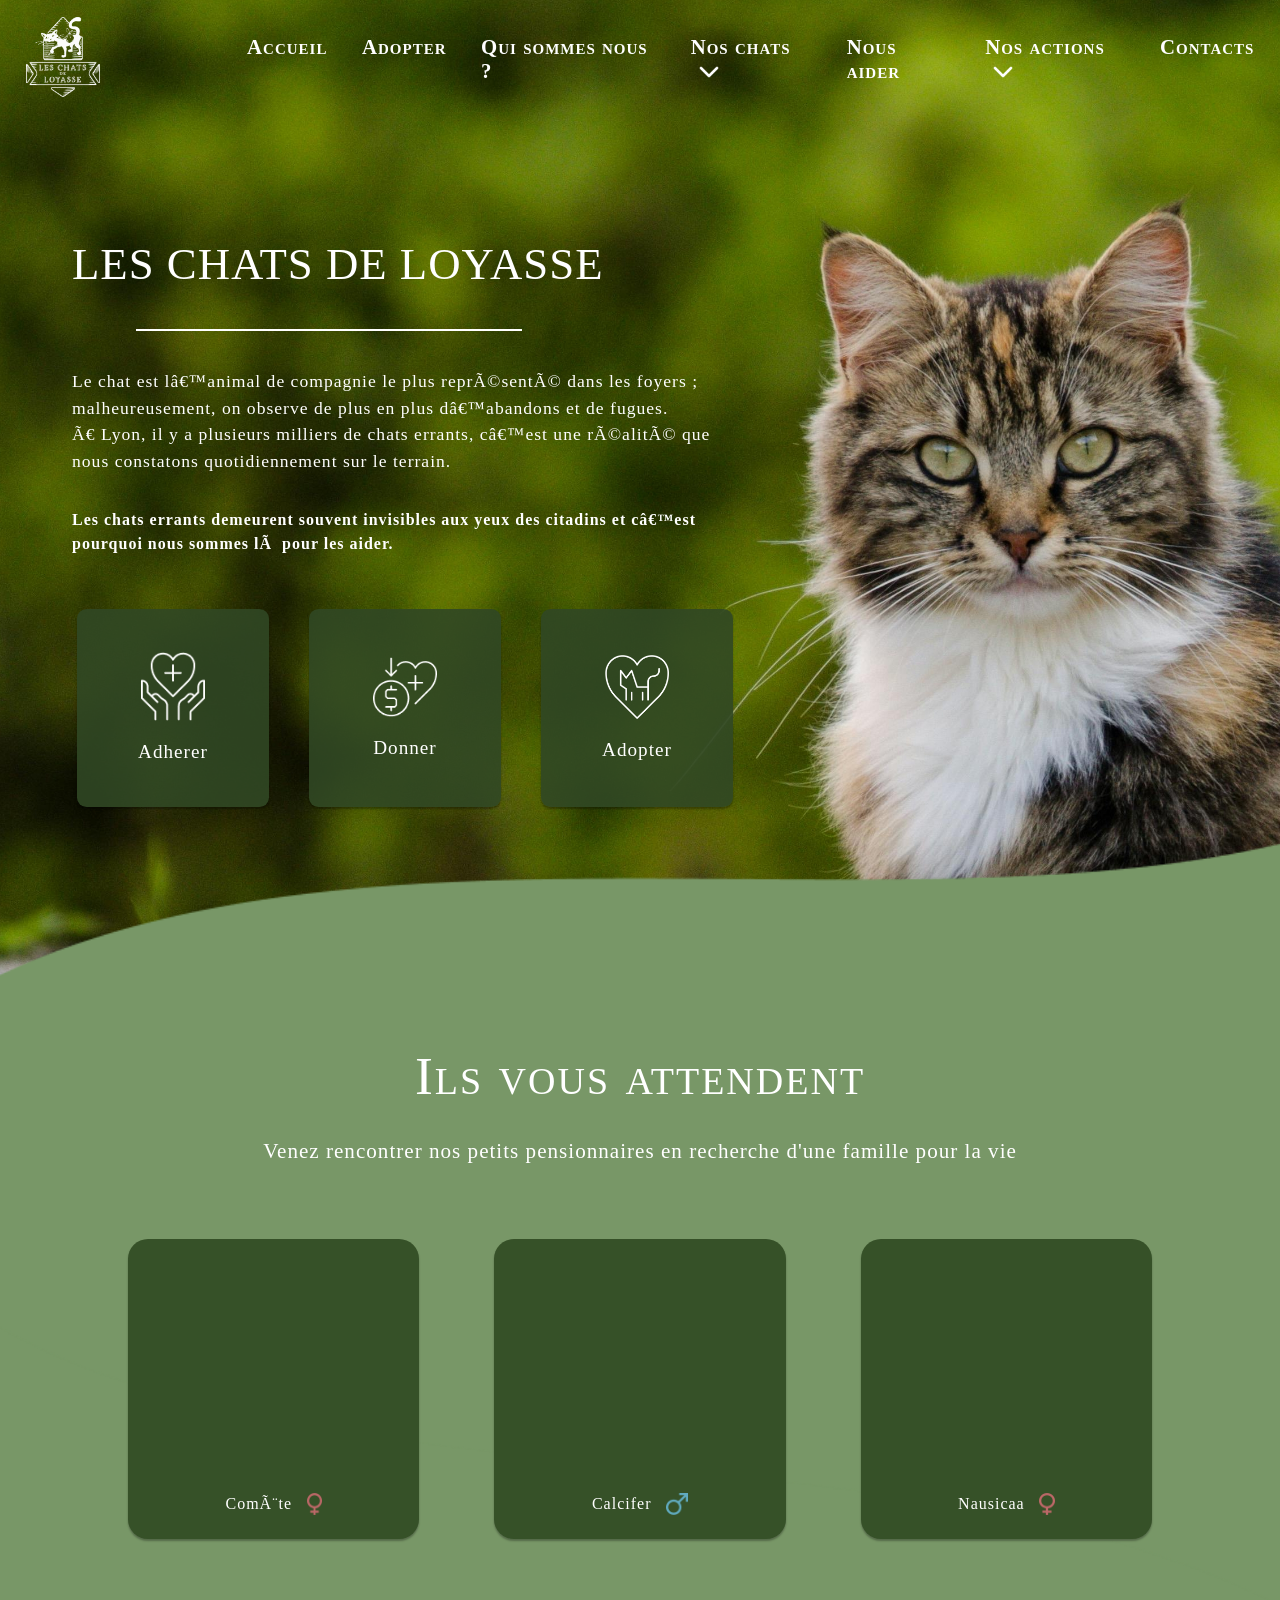
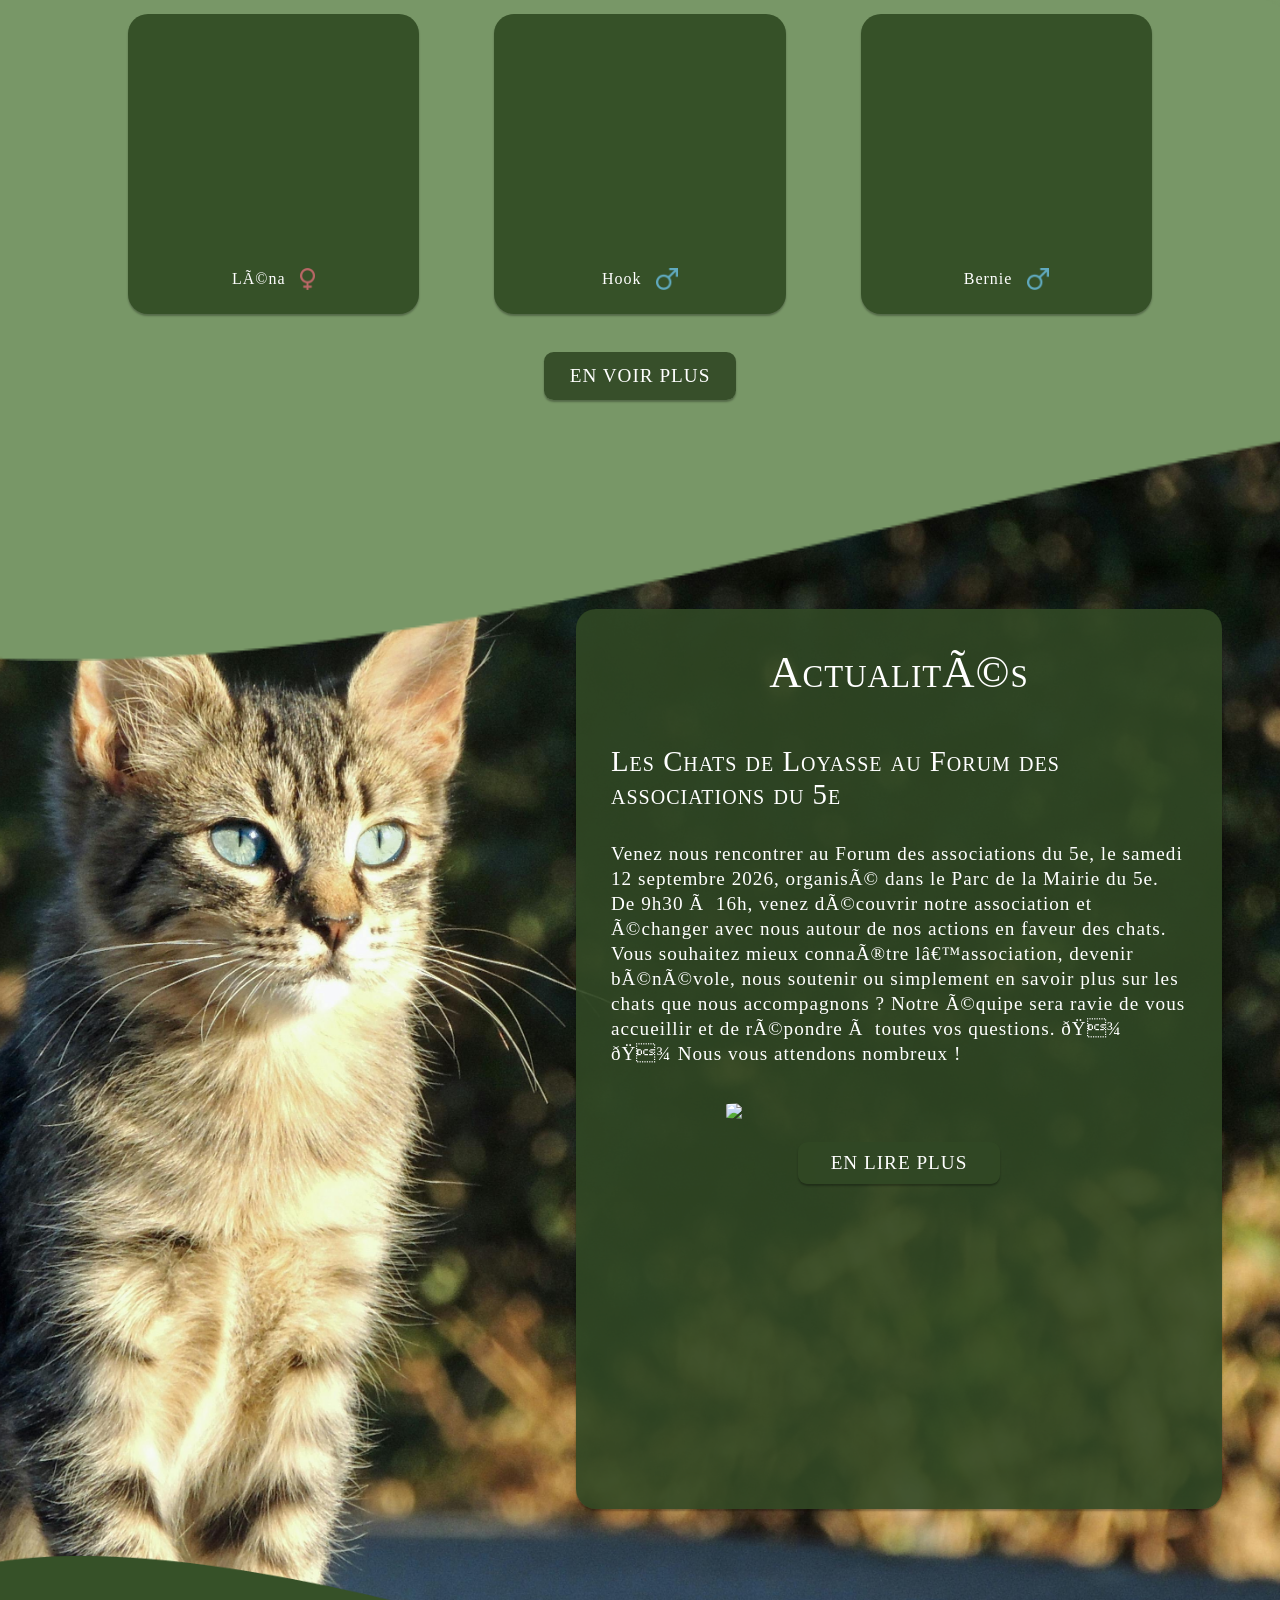
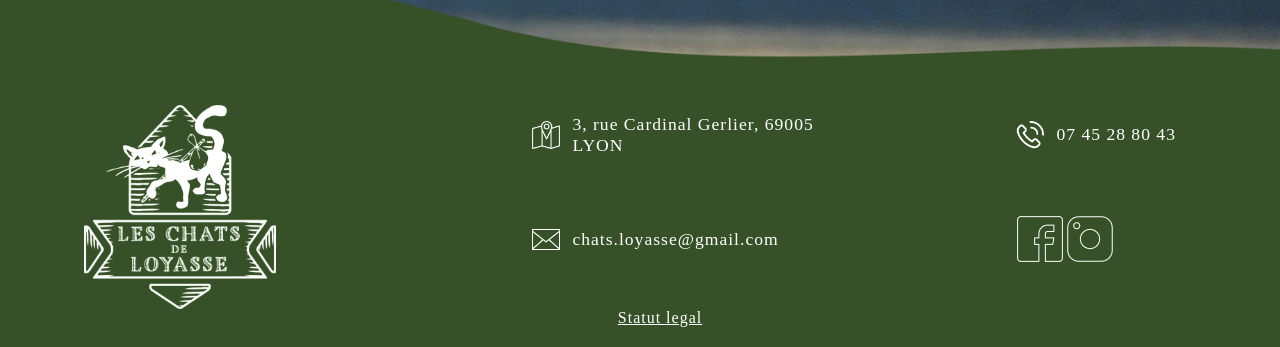
==== commit 218c9bcc: "Deploying to my-pages from @ LesChatsLoyasse/leschatsloyasse.github.io@4f9bb8a33cccd2a9893de539b8f32" ====
--- a/index.html
+++ b/index.html
@@ -80,13 +80,28 @@
                 
                     <div class="cat-card">
                         <div class="adoption-image-frame" style="
-                            background-image: url('https://lh3.googleusercontent.com/d/1_1PMD6SyiUjVE1dHV0y-Q23eF_4pXwdk');
-                            height: 80%;
-                            min-height: 15vh;
-                            clip-path: ellipse(90% 100% at 50% 0%);
-                            background-size: cover;"></div>
-                        <div class="overlay">
-                            <p>Kisscool</p>
+                            background-image: url('https://lh3.googleusercontent.com/d/1cBxwE9yEVvg3rwahhNooAKh0wuI2v928');
+                            height: 80%;
+                            min-height: 15vh;
+                            clip-path: ellipse(90% 100% at 50% 0%);
+                            background-size: cover;"></div>
+                        <div class="overlay">
+                            <p>Comète</p>
+                            <img 
+                                src="./assets/icones/femelle.png" 
+                            />
+                        </div>
+                    </div>
+                
+                    <div class="cat-card">
+                        <div class="adoption-image-frame" style="
+                            background-image: url('https://lh3.googleusercontent.com/d/1dcOp5eWiyQPGJrwV4oRoQ79H4DqITjOK');
+                            height: 80%;
+                            min-height: 15vh;
+                            clip-path: ellipse(90% 100% at 50% 0%);
+                            background-size: cover;"></div>
+                        <div class="overlay">
+                            <p>Calcifer</p>
                             <img 
                                 src="./assets/icones/male.png" 
                             />
@@ -95,13 +110,13 @@
                 
                     <div class="cat-card">
                         <div class="adoption-image-frame" style="
-                            background-image: url('https://lh3.googleusercontent.com/d/1IlS-QMqz1psFe7-3moTDQ3bWQQbSnFkf');
-                            height: 80%;
-                            min-height: 15vh;
-                            clip-path: ellipse(90% 100% at 50% 0%);
-                            background-size: cover;"></div>
-                        <div class="overlay">
-                            <p>Choupie</p>
+                            background-image: url('https://lh3.googleusercontent.com/d/1bBpAMBQJzdMc-Xza_EvdIs5RfdgjBxxz');
+                            height: 80%;
+                            min-height: 15vh;
+                            clip-path: ellipse(90% 100% at 50% 0%);
+                            background-size: cover;"></div>
+                        <div class="overlay">
+                            <p>Nausicaa</p>
                             <img 
                                 src="./assets/icones/femelle.png" 
                             />
@@ -132,21 +147,6 @@
                             background-size: cover;"></div>
                         <div class="overlay">
                             <p>Hook</p>
-                            <img 
-                                src="./assets/icones/male.png" 
-                            />
-                        </div>
-                    </div>
-                
-                    <div class="cat-card">
-                        <div class="adoption-image-frame" style="
-                            background-image: url('https://lh3.googleusercontent.com/d/1tnq5BwRciJkYJXHCWCq8ooVQ7dy0NrDQ');
-                            height: 80%;
-                            min-height: 15vh;
-                            clip-path: ellipse(90% 100% at 50% 0%);
-                            background-size: cover;"></div>
-                        <div class="overlay">
-                            <p>Karis</p>
                             <img 
                                 src="./assets/icones/male.png" 
                             />
@@ -176,13 +176,15 @@
         <section class="actualites">
             <div class="news-card">
                 <h2 class="subtitle">Actualités</h2>
-                <h3 class="section-title">Blottis dans un garage</h3>
+                <h3 class="section-title">Les Chats de Loyasse au Forum des associations du 5e</h3>
                 <div class="preview-text">
-                    <p>18 mai 2026. Nous avons été recueillis dans un garage, blottis les uns contre les autres pour nous rassurer… 
-Aujourd’hui, nous sommes enfin en sécurité dans notre famille d’accueil, où nous grandissons bien au chaud en attendant notre future famille .
-A ce jour, les chatons ne sont pas proposés à l’adoption.</p>
+                    <p>Venez nous rencontrer au Forum des associations du 5e, le samedi 12 septembre 2026, organisé dans le Parc de la Mairie du 5e.
+De 9h30 à 16h, venez découvrir notre association et échanger avec nous autour de nos actions en faveur des chats.
+Vous souhaitez mieux connaître l’association, devenir bénévole, nous soutenir ou simplement en savoir plus sur les chats que nous accompagnons ? Notre équipe sera ravie de vous accueillir et de répondre à toutes vos questions. 🐾
+
+🐾 Nous vous attendons nombreux !</p>
                 </div>
-                <img src="https://lh3.googleusercontent.com/d/1Hp9zQlQOVft9pJKch93QeK5Bydvy1FHQ">
+                <img src="https://lh3.googleusercontent.com/d/1OpmUVS2H--onEuo2gFKCDkXBgu3qsRja">
                 <button class="action-button"><a href="nos-actions/actualites.html">EN LIRE PLUS</a></button>
             </div>
         </section>
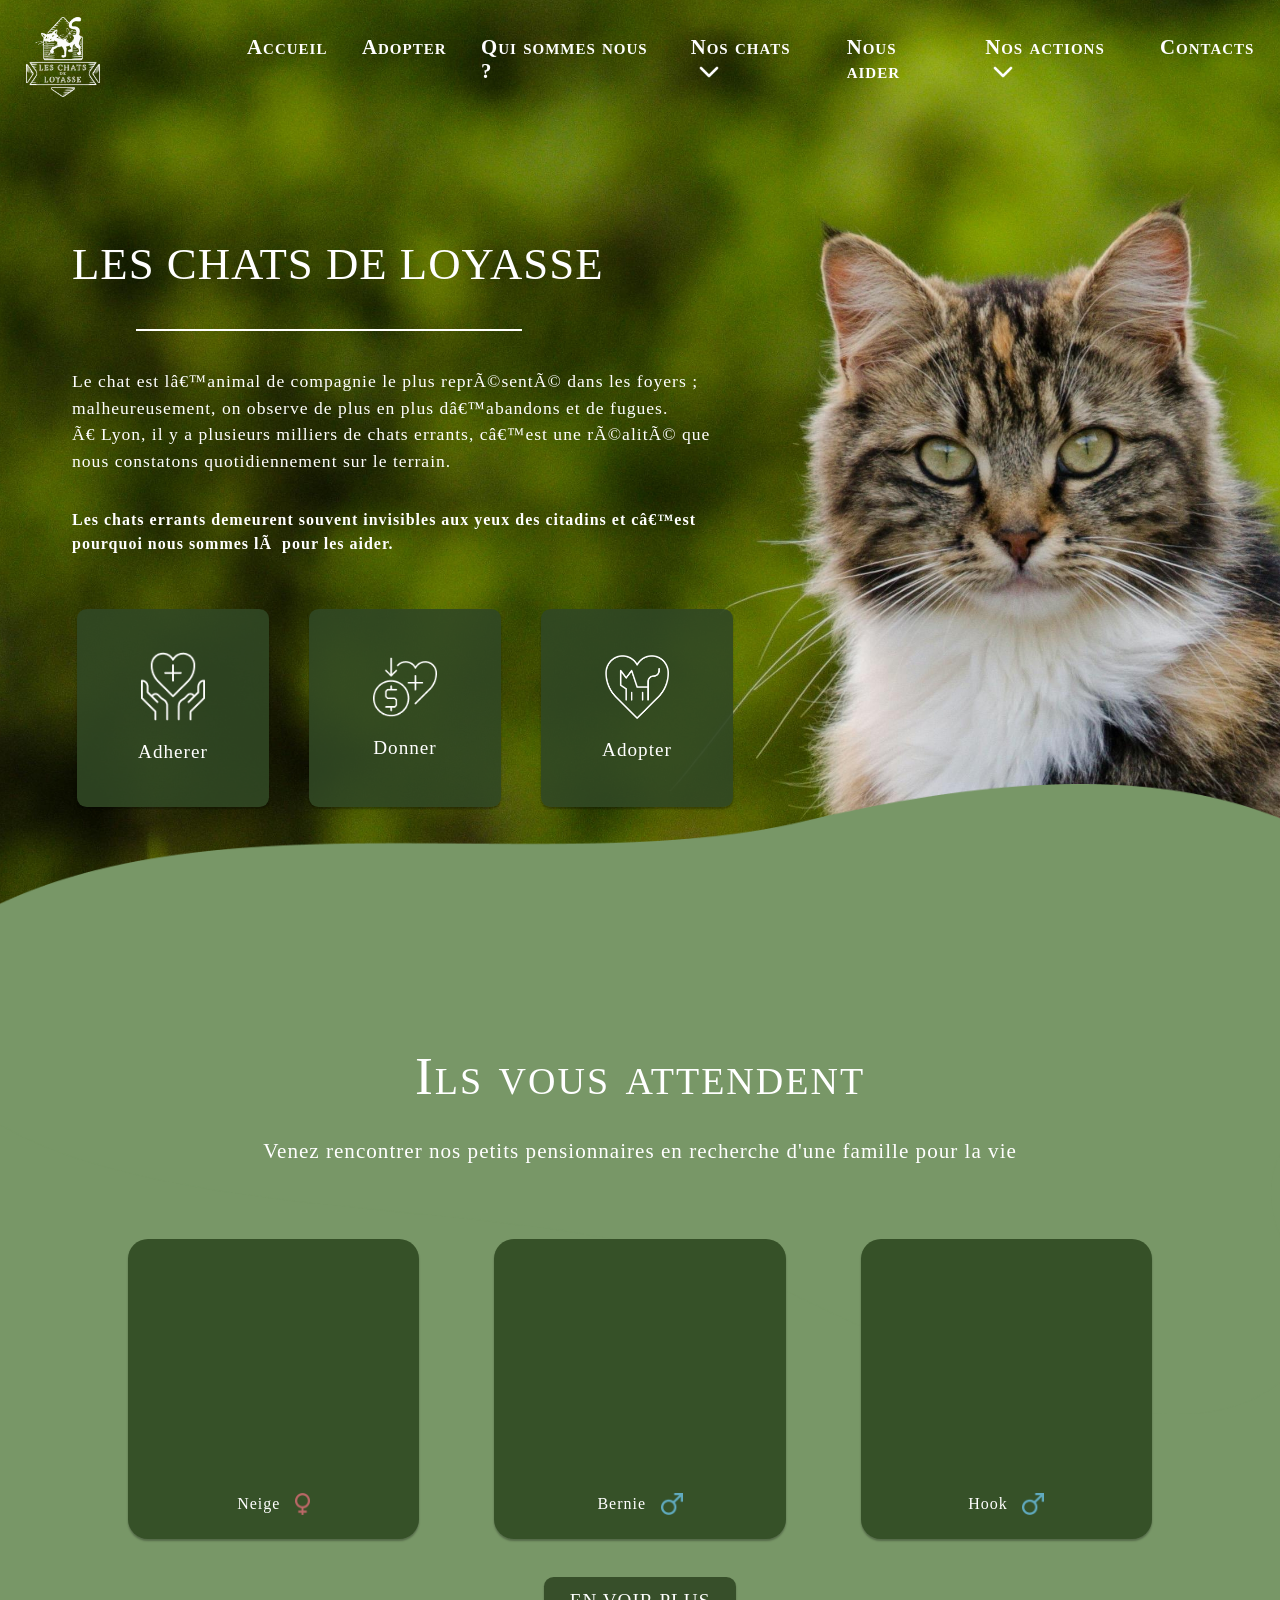
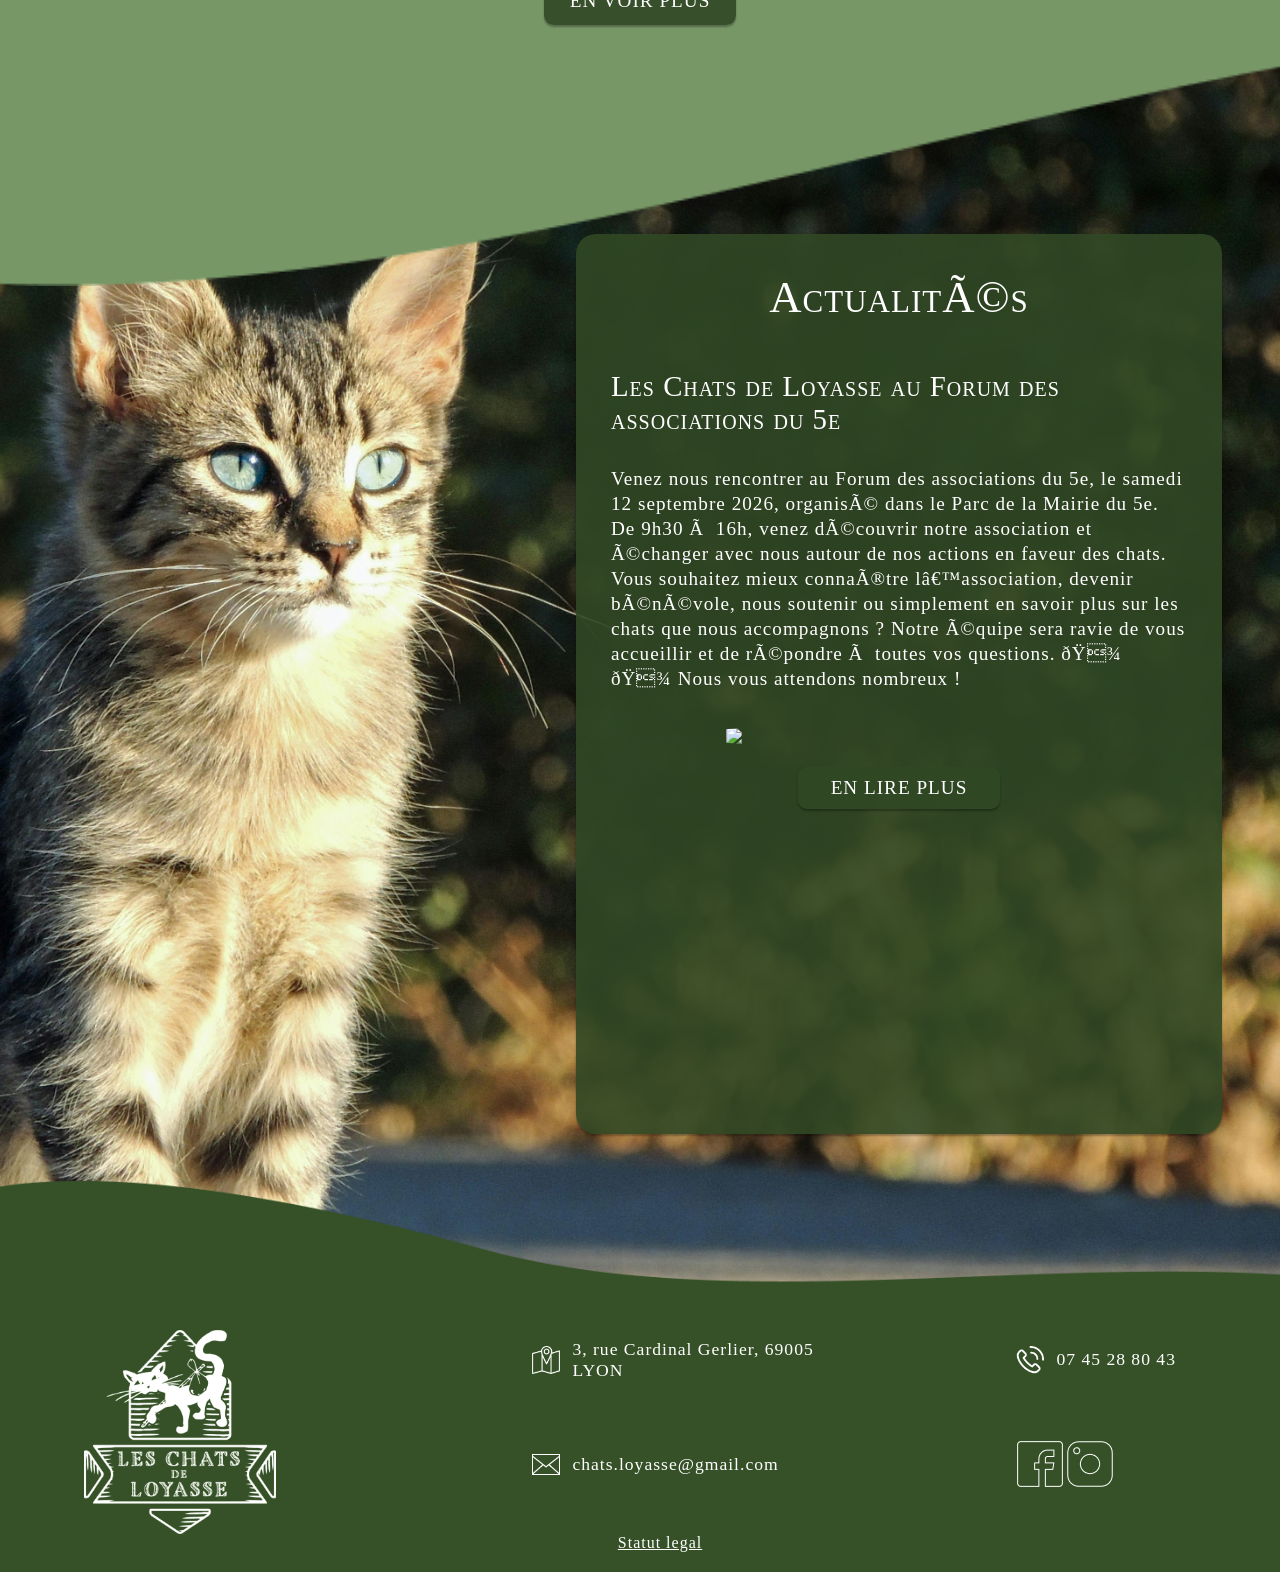
==== commit 99500a15: "Deploying to my-pages from @ LesChatsLoyasse/leschatsloyasse.github.io@4f9bb8a33cccd2a9893de539b8f32" ====
--- a/index.html
+++ b/index.html
@@ -80,13 +80,13 @@
                 
                     <div class="cat-card">
                         <div class="adoption-image-frame" style="
-                            background-image: url('https://lh3.googleusercontent.com/d/1cBxwE9yEVvg3rwahhNooAKh0wuI2v928');
+                            background-image: url('https://lh3.googleusercontent.com/d/1Q71nE-azA6FQctef-eeSmjS866Luy8CM');
                             height: 80%;
                             min-height: 15vh;
                             clip-path: ellipse(90% 100% at 50% 0%);
                             background-size: cover;"></div>
                         <div class="overlay">
-                            <p>Comète</p>
+                            <p>Neige</p>
                             <img 
                                 src="./assets/icones/femelle.png" 
                             />
@@ -95,45 +95,15 @@
                 
                     <div class="cat-card">
                         <div class="adoption-image-frame" style="
-                            background-image: url('https://lh3.googleusercontent.com/d/1dcOp5eWiyQPGJrwV4oRoQ79H4DqITjOK');
+                            background-image: url('https://lh3.googleusercontent.com/d/1TLNfnxMCgy4QF6RyqzNiVXrnpAW4Rv0t');
                             height: 80%;
                             min-height: 15vh;
                             clip-path: ellipse(90% 100% at 50% 0%);
                             background-size: cover;"></div>
                         <div class="overlay">
-                            <p>Calcifer</p>
+                            <p>Bernie</p>
                             <img 
                                 src="./assets/icones/male.png" 
-                            />
-                        </div>
-                    </div>
-                
-                    <div class="cat-card">
-                        <div class="adoption-image-frame" style="
-                            background-image: url('https://lh3.googleusercontent.com/d/1bBpAMBQJzdMc-Xza_EvdIs5RfdgjBxxz');
-                            height: 80%;
-                            min-height: 15vh;
-                            clip-path: ellipse(90% 100% at 50% 0%);
-                            background-size: cover;"></div>
-                        <div class="overlay">
-                            <p>Nausicaa</p>
-                            <img 
-                                src="./assets/icones/femelle.png" 
-                            />
-                        </div>
-                    </div>
-                
-                    <div class="cat-card">
-                        <div class="adoption-image-frame" style="
-                            background-image: url('https://lh3.googleusercontent.com/d/11Bg1rjlFTJp7i-NtbIuOmr6hZD1KEq0T');
-                            height: 80%;
-                            min-height: 15vh;
-                            clip-path: ellipse(90% 100% at 50% 0%);
-                            background-size: cover;"></div>
-                        <div class="overlay">
-                            <p>Léna</p>
-                            <img 
-                                src="./assets/icones/femelle.png" 
                             />
                         </div>
                     </div>
@@ -147,21 +117,6 @@
                             background-size: cover;"></div>
                         <div class="overlay">
                             <p>Hook</p>
-                            <img 
-                                src="./assets/icones/male.png" 
-                            />
-                        </div>
-                    </div>
-                
-                    <div class="cat-card">
-                        <div class="adoption-image-frame" style="
-                            background-image: url('https://lh3.googleusercontent.com/d/1TLNfnxMCgy4QF6RyqzNiVXrnpAW4Rv0t');
-                            height: 80%;
-                            min-height: 15vh;
-                            clip-path: ellipse(90% 100% at 50% 0%);
-                            background-size: cover;"></div>
-                        <div class="overlay">
-                            <p>Bernie</p>
                             <img 
                                 src="./assets/icones/male.png" 
                             />
